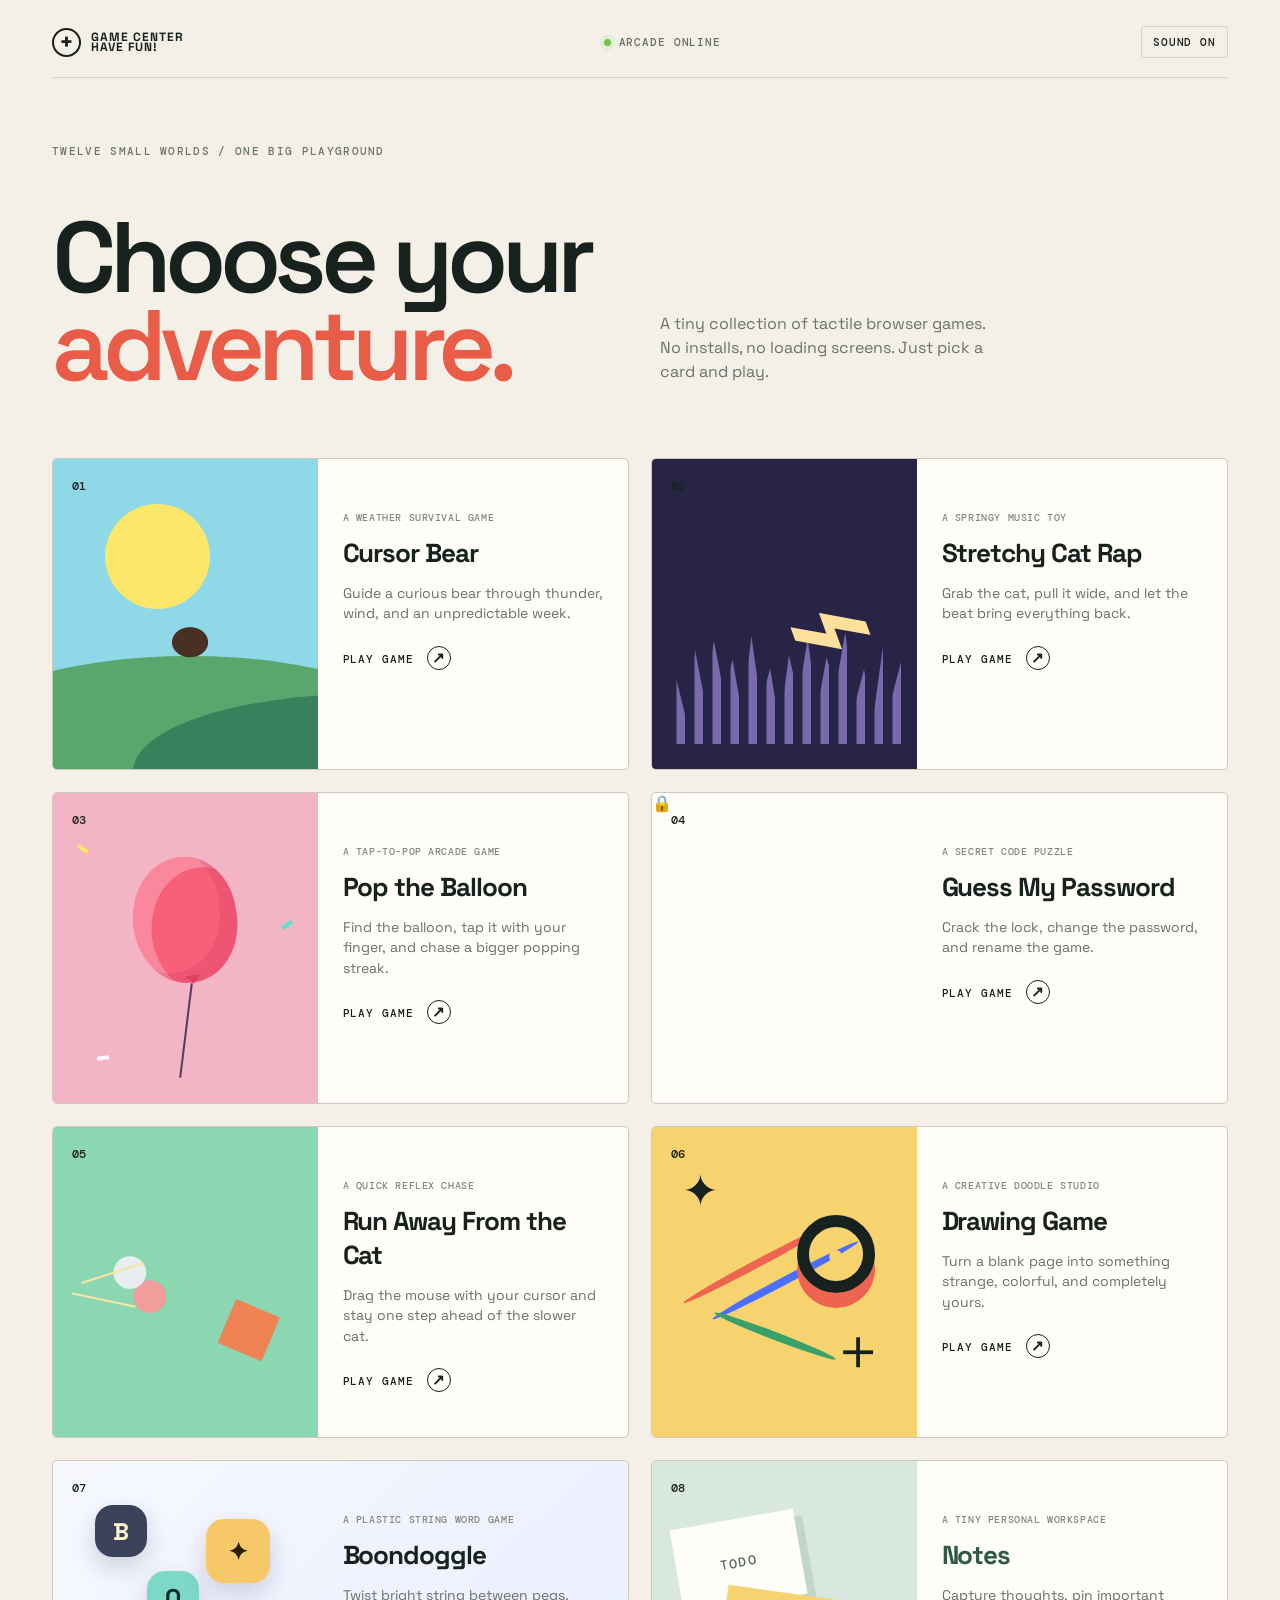
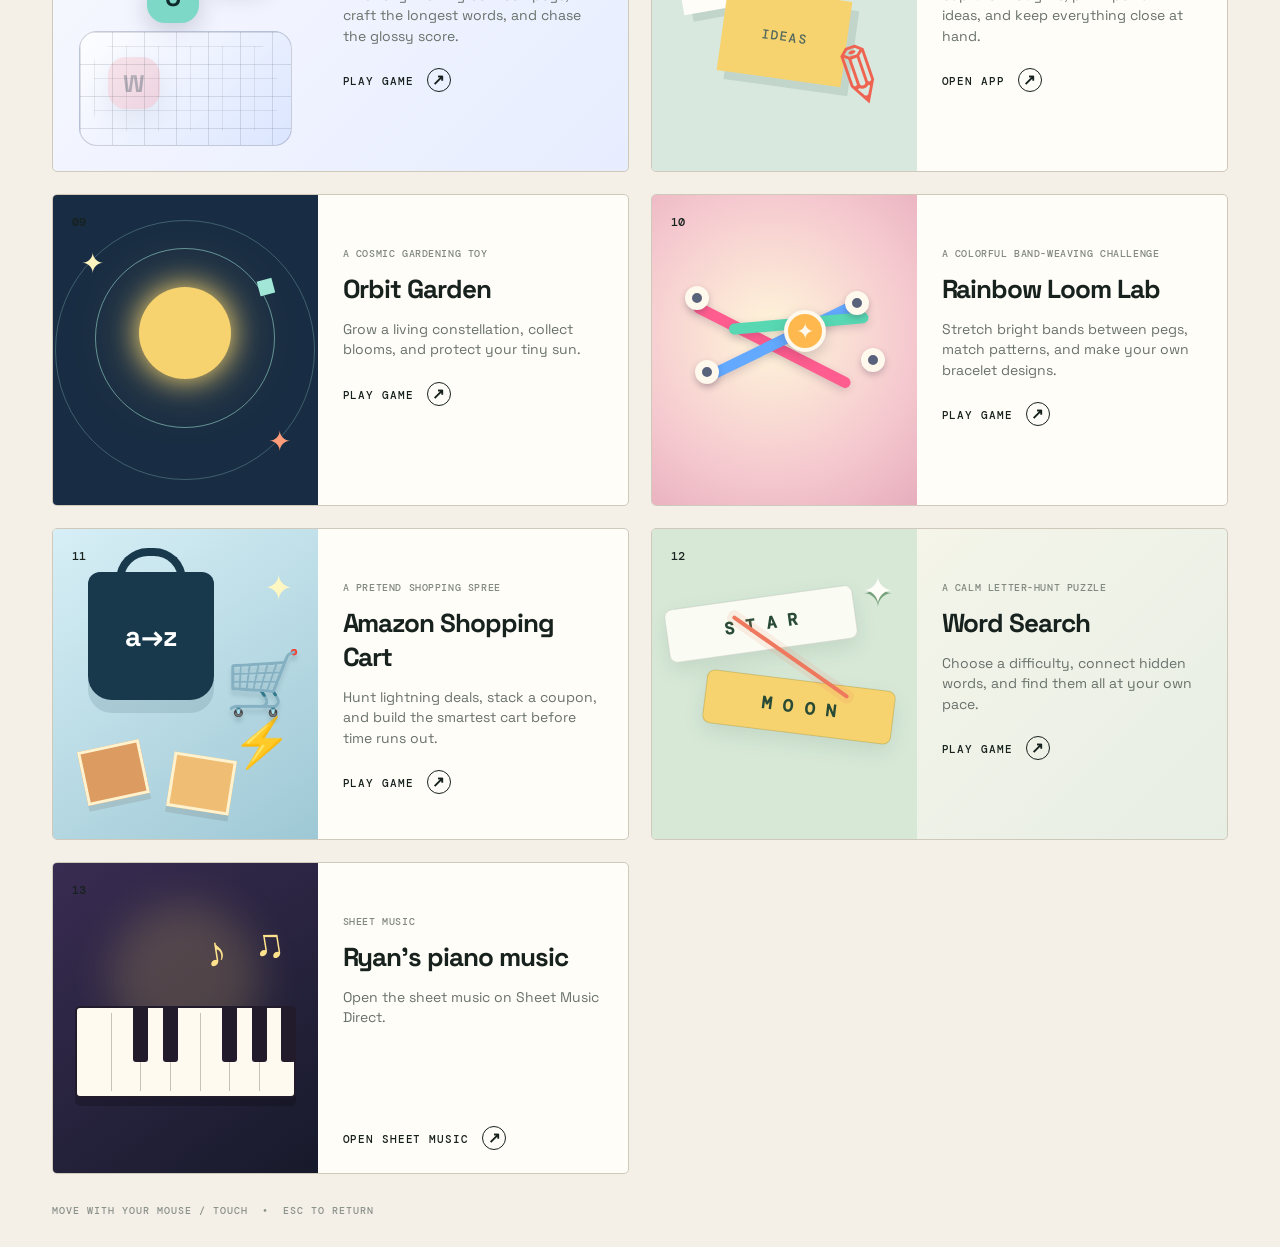
==== index.html @ 4a5b39ab "add piano music card" ====
<!doctype html>
<html lang="en">
<head>
  <meta charset="utf-8">
  <meta name="viewport" content="width=device-width, initial-scale=1">
  <meta name="google-site-verification" content="t-A-1OxikihT_Ix5k6d9lwrvMaI1qK9BnosCzGaKsL0">
  <title>Game Center Have Fun!  | Free Browser Games</title>
  <meta name="description" content="Play a collection of free browser games, from word search and drawing to arcade challenges. No installs required.">
  <meta property="og:type" content="website">
  <meta property="og:title" content="Game Center Have Fun!">
  <meta property="og:description" content="A collection of small browser games. Choose an adventure and play for free.">
  <link rel="preconnect" href="https://fonts.googleapis.com">
  <link rel="preconnect" href="https://fonts.gstatic.com" crossorigin>
  <link href="https://fonts.googleapis.com/css2?family=DM+Mono:wght@400;500&family=Space+Grotesk:wght@400;500;600;700&display=swap" rel="stylesheet">
  <link rel="stylesheet" href="styles.css?v=20261002-word-search">
</head>
<body>
  <main class="app-shell">
    <header class="topbar">
      <button class="brand" data-action="menu" aria-label="Back to game menu"><span class="brand-mark">+</span><span>GAME CENTER<br>HAVE FUN!</span></button>
      <div class="status"><span class="status-dot"></span><span id="statusText">ARCADE ONLINE</span></div>
      <button class="sound-button" data-action="sound" aria-label="Toggle sound">SOUND <span id="soundState">ON</span></button>
    </header>
    <section id="menuView" class="view menu-view hidden">
      <div class="menu-intro"><p class="eyebrow">TWELVE SMALL WORLDS / ONE BIG PLAYGROUND</p><h1>Choose your<br><em>adventure.</em></h1><p class="intro-copy">A tiny collection of tactile browser games. No installs, no loading screens. Just pick a card and play.</p></div>
      <div class="game-grid">
        <button class="game-card bear-card" data-game="bear"><span class="card-number">01</span><span class="card-art bear-art"><span class="sun"></span><span class="hill hill-one"></span><span class="hill hill-two"></span><span class="mini-bear">●</span></span><span class="card-info"><span class="card-kicker">A WEATHER SURVIVAL GAME</span><strong>Cursor Bear</strong><span>Guide a curious bear through thunder, wind, and an unpredictable week.</span><span class="card-cta">PLAY GAME <b>↗</b></span></span></button>
        <button class="game-card cat-card" data-game="cat"><span class="card-number">02</span><span class="card-art cat-art"><span class="equalizer"></span><span class="mini-cat">⌁</span></span><span class="card-info"><span class="card-kicker">A SPRINGY MUSIC TOY</span><strong>Stretchy Cat Rap</strong><span>Grab the cat, pull it wide, and let the beat bring everything back.</span><span class="card-cta">PLAY GAME <b>↗</b></span></span></button>
        <button class="game-card balloon-card" data-game="balloon"><span class="card-number">03</span><span class="card-art balloon-art"><span class="mini-balloon"></span><span class="balloon-string"></span><span class="confetti confetti-one"></span><span class="confetti confetti-two"></span><span class="confetti confetti-three"></span></span><span class="card-info"><span class="card-kicker">A TAP-TO-POP ARCADE GAME</span><strong>Pop the Balloon</strong><span>Find the balloon, tap it with your finger, and chase a bigger popping streak.</span><span class="card-cta">PLAY GAME <b>↗</b></span></span></button>
        <button class="game-card password-card" data-game="guess"><span class="card-number">04</span><span class="card-art password-art"><span class="lock-icon">🔒</span><span class="pass-line pass-one"></span><span class="pass-line pass-two"></span></span><span class="card-info"><span class="card-kicker">A SECRET CODE PUZZLE</span><strong>Guess My Password</strong><span>Crack the lock, change the password, and rename the game.</span><span class="card-cta">PLAY GAME <b>↗</b></span></span></button>
        <button class="game-card runaway-card" data-game="runaway"><span class="card-number">05</span><span class="card-art runaway-art"><span class="mini-mouse">●</span><span class="mini-chaser">◆</span><span class="mouse-trail trail-one"></span><span class="mouse-trail trail-two"></span></span><span class="card-info"><span class="card-kicker">A QUICK REFLEX CHASE</span><strong>Run Away From the Cat</strong><span>Drag the mouse with your cursor and stay one step ahead of the slower cat.</span><span class="card-cta">PLAY GAME <b>↗</b></span></span></button>
        <button class="game-card drawing-card" data-game="drawing"><span class="card-number">06</span><span class="card-art drawing-art"><span class="drawing-spark spark-one">✦</span><span class="drawing-spark spark-two">＋</span><span class="drawing-line line-one"></span><span class="drawing-line line-two"></span><span class="drawing-brush">●</span></span><span class="card-info"><span class="card-kicker">A CREATIVE DOODLE STUDIO</span><strong>Drawing Game</strong><span>Turn a blank page into something strange, colorful, and completely yours.</span><span class="card-cta">PLAY GAME <b>↗</b></span></span></button>
        <button class="game-card boondoggle-card" data-game="boondoggle"><span class="card-number">07</span><span class="card-art boondoggle-art"><span class="boon-glyph boon-a">B</span><span class="boon-glyph boon-b">O</span><span class="boon-glyph boon-c">✦</span><span class="boon-glyph boon-d">W</span><span class="boon-grid"></span></span><span class="card-info"><span class="card-kicker">A PLASTIC STRING WORD GAME</span><strong>Boondoggle</strong><span>Twist bright string between pegs, craft the longest words, and chase the glossy score.</span><span class="card-cta">PLAY GAME <b>↗</b></span></span></button>
        <button class="game-card notes-card" data-game="notes"><span class="card-number">08</span><span class="card-art notes-art"><span class="note-paper paper-one">TODO</span><span class="note-paper paper-two">IDEAS</span><span class="note-pencil">✎</span></span><span class="card-info"><span class="card-kicker">A TINY PERSONAL WORKSPACE</span><strong>Notes</strong><span>Capture thoughts, pin important ideas, and keep everything close at hand.</span><span class="card-cta">OPEN APP <b>↗</b></span></span></button>
        <button class="game-card orbit-card" data-game="orbit"><span class="card-number">09</span><span class="card-art orbit-art"><span class="orbit-sun"></span><span class="orbit-ring ring-one"></span><span class="orbit-ring ring-two"></span><span class="orbit-moon">◆</span><span class="orbit-star star-one">✦</span><span class="orbit-star star-two">✦</span></span><span class="card-info"><span class="card-kicker">A COSMIC GARDENING TOY</span><strong>Orbit Garden</strong><span>Grow a living constellation, collect blooms, and protect your tiny sun.</span><span class="card-cta">PLAY GAME <b>↗</b></span></span></button>
        <button class="game-card loom-card" data-game="loom"><span class="card-number">10</span><span class="card-art loom-art"><span class="loom-thread thread-one"></span><span class="loom-thread thread-two"></span><span class="loom-thread thread-three"></span><span class="loom-peg peg-a"></span><span class="loom-peg peg-b"></span><span class="loom-peg peg-c"></span><span class="loom-peg peg-d"></span><span class="loom-bead">✦</span></span><span class="card-info"><span class="card-kicker">A COLORFUL BAND-WEAVING CHALLENGE</span><strong>Rainbow Loom Lab</strong><span>Stretch bright bands between pegs, match patterns, and make your own bracelet designs.</span><span class="card-cta">PLAY GAME <b>↗</b></span></span></button>
        <button class="game-card amazon-card" data-game="amazon"><span class="card-number">11</span><span class="card-art amazon-art"><span class="amazon-bag">a→z</span><span class="amazon-spark spark-left">✦</span><span class="amazon-spark spark-right">⚡</span><span class="amazon-box box-one"></span><span class="amazon-box box-two"></span><span class="amazon-cart">🛒</span></span><span class="card-info"><span class="card-kicker">A PRETEND SHOPPING SPREE</span><strong>Amazon Shopping Cart</strong><span>Hunt lightning deals, stack a coupon, and build the smartest cart before time runs out.</span><span class="card-cta">PLAY GAME <b>↗</b></span></span></button>
        <button class="game-card wordsearch-card" data-game="wordsearch"><span class="card-number">12</span><span class="card-art wordsearch-art"><span class="wordsearch-letters letters-one">S T A R</span><span class="wordsearch-letters letters-two">M O O N</span><span class="wordsearch-string"></span><span class="wordsearch-mark">✦</span></span><span class="card-info"><span class="card-kicker">A CALM LETTER-HUNT PUZZLE</span><strong>Word Search</strong><span>Choose a difficulty, connect hidden words, and find them all at your own pace.</span><span class="card-cta">PLAY GAME <b>↗</b></span></span></button>
        <a class="game-card piano-card" href="https://www.sheetmusicdirect.com/se/ID_No/507284/Product.aspx?srsltid=AYCX9vJabnYSfv512--ifmcqlb2jAwF0oGG0wJr8dA0E_DD7b9T65IRt" target="_blank" rel="noopener noreferrer"><span class="card-number">13</span><span class="card-art piano-art" aria-hidden="true"><span class="piano-glow"></span><span class="piano-mini-keys"><i></i><i></i><i></i><i></i><i></i><i></i><i></i></span><span class="piano-notes">♪ ♫</span></span><span class="card-info"><span class="card-kicker">SHEET MUSIC</span><strong>Ryan's piano music</strong><span>Open the sheet music on Sheet Music Direct.</span><span class="card-cta">OPEN SHEET MUSIC <b>↗</b></span></span></a>
      </div>
      <p class="menu-foot">MOVE WITH YOUR MOUSE / TOUCH &nbsp;•&nbsp; ESC TO RETURN</p>
    </section>
    <section id="gameView" class="view game-view hidden">
      <div class="game-heading"><button class="back-button" data-action="menu">← MENU</button><div><p id="gameKicker" class="eyebrow">NOW PLAYING</p><h2 id="gameTitle">Game</h2></div><button id="resetButton" class="reset-button">RESET <span>R</span></button></div>
      <div class="canvas-wrap"><canvas id="gameCanvas" width="1000" height="700"></canvas><div id="gameHint" class="canvas-hint"></div></div>
    </section>
    <section id="notesView" class="view notes-view hidden" aria-labelledby="notesTitle">
      <div class="notes-appbar"><div><p class="eyebrow">PERSONAL WORKSPACE / LOCAL ONLY</p><h2 id="notesTitle">Notes</h2></div><div class="notes-actions"><button id="newNoteButton" class="notes-primary" type="button">＋ NEW NOTE</button><span id="saveStatus" class="save-status">ALL CHANGES SAVED</span></div></div>
      <div class="notes-layout">
        <aside class="notes-sidebar" aria-label="Notes list"><div class="notes-search"><label for="notesSearch">SEARCH NOTES</label><input id="notesSearch" type="search" placeholder="Search by title or text..." autocomplete="off"></div><div class="notes-filter-row"><span id="notesCount">0 NOTES</span><button id="pinnedFilter" type="button" aria-pressed="false">☆ PINNED</button></div><div id="notesList" class="notes-list"></div></aside>
        <article class="note-editor" aria-label="Note editor"><div class="editor-toolbar"><button id="pinNoteButton" type="button" aria-pressed="false">☆ PIN</button><label class="color-picker" for="noteColor">COLOR <input id="noteColor" type="color" value="#f6d36f"></label><button id="deleteNoteButton" class="delete-note" type="button">DELETE</button></div><input id="noteTitleInput" class="note-title-input" type="text" placeholder="Note title" maxlength="80"><textarea id="noteBodyInput" class="note-body-input" placeholder="Start writing..." spellcheck="true"></textarea><div class="editor-footer"><span id="noteMeta">NEW NOTE</span><button id="exportNoteButton" type="button">DOWNLOAD .TXT ↓</button></div></article>
      </div>
    </section>
  </main>
  <script src="app.js?v=20261004-sqlite-scores-3"></script>
</body>
</html>
---- styles.css ----
:root { --ink:#17211d; --paper:#f4f0e7; --line:#d9d3c7; --lime:#d8ef63; --coral:#ff715b; --blue:#8ed8e7; }
* { box-sizing:border-box; }
body { margin:0; min-width:320px; background:var(--paper); color:var(--ink); font-family:"Space Grotesk",sans-serif; }
button { font:inherit; color:inherit; cursor:pointer; }
.app-shell { max-width:1260px; min-height:100vh; margin:auto; padding:26px 42px 30px; }
.topbar { display:flex; align-items:center; justify-content:space-between; border-bottom:1px solid var(--line); padding-bottom:19px; }
.brand { display:flex; align-items:center; gap:10px; background:none; border:0; padding:0; font-size:12px; font-weight:700; line-height:.86; letter-spacing:.08em; text-align:left; }
.brand-mark { display:grid; place-items:center; width:29px; height:29px; border:2px solid var(--ink); border-radius:50%; font-size:24px; line-height:1; }
.status,.sound-button { font:500 11px "DM Mono",monospace; letter-spacing:.08em; }
.status { color:#667068; }.status-dot { display:inline-block; width:7px; height:7px; margin-right:8px; border-radius:50%; background:#79bf4e; box-shadow:0 0 0 4px #e1edd6; }
.sound-button { background:none; border:1px solid var(--line); padding:8px 11px; border-radius:3px; }
.sound-button:hover,.reset-button:hover,.back-button:hover { background:#fff; }
.view { padding-top:66px; }.menu-intro { display:grid; grid-template-columns:1fr 1fr; align-items:end; gap:40px; }.eyebrow { margin:0 0 16px; color:#6c756d; font:500 11px "DM Mono",monospace; letter-spacing:.12em; }.menu-intro h1 { grid-column:1; margin:0; font-size:clamp(54px,8vw,100px); line-height:.88; letter-spacing:-.065em; font-weight:600; }.menu-intro h1 em { color:#e85c48; font-style:normal; }.intro-copy { grid-column:2; max-width:340px; margin:0 0 6px; color:#69736c; font-size:16px; line-height:1.5; }
.auth-view { min-height:calc(100vh - 72px); display:grid; place-items:center; padding:30px 0 70px; }.auth-panel { width:min(100%, 520px); padding:48px 0; }.auth-panel h1 { margin:0; font-size:clamp(54px,8vw,92px); line-height:.88; letter-spacing:-.065em; font-weight:600; }.auth-panel h1 em { color:#e85c48; font-style:normal; }.auth-copy { margin:25px 0 38px; color:#69736c; font-size:16px; }.auth-form label { display:block; margin-bottom:9px; color:#6c756d; font:500 11px "DM Mono",monospace; letter-spacing:.12em; }.auth-input-row { display:flex; gap:10px; }.auth-input-row input { min-width:0; flex:1; border:1px solid #bdb6a9; border-radius:3px; background:#fffdf8; padding:14px 15px; color:var(--ink); font:500 18px "DM Mono",monospace; letter-spacing:.14em; outline:none; }.auth-input-row input:focus { border-color:var(--coral); box-shadow:0 0 0 3px rgba(255,113,91,.16); }.auth-input-row button { border:1px solid var(--ink); border-radius:3px; background:var(--ink); color:var(--paper); padding:0 20px; font:500 11px "DM Mono",monospace; letter-spacing:.08em; }.auth-input-row button:hover { background:var(--coral); border-color:var(--coral); }.auth-error { min-height:18px; margin:12px 0 0; color:#c44738; font:500 12px "DM Mono",monospace; }
.game-grid { display:grid; grid-template-columns:repeat(2,minmax(0,1fr)); gap:22px; margin-top:68px; }.game-card { position:relative; display:grid; grid-template-columns:46% 54%; min-height:310px; padding:0; overflow:hidden; border:1px solid #cfc9bc; border-radius:5px; background:#fffdf8; text-align:left; transition:transform .25s ease,box-shadow .25s ease; }.game-card:hover { transform:translateY(-6px); box-shadow:8px 10px 0 #d8d1c2; }.card-number { position:absolute; z-index:2; top:19px; left:19px; font:500 12px "DM Mono",monospace; }.card-art { position:relative; min-height:310px; overflow:hidden; }.bear-art { background:var(--blue); }.cat-art { background:#272446; }.sun { position:absolute; width:105px; height:105px; border-radius:50%; top:45px; left:52px; background:#fce76b; }.hill { position:absolute; bottom:-42px; width:175%; height:155px; border-radius:50% 50% 0 0; }.hill-one { left:-95px; background:#5aa76d; }.hill-two { left:80px; bottom:-80px; background:#39805c; }.mini-bear { position:absolute; left:116px; bottom:87px; color:#4a3024; font-size:70px; transform:scaleX(1.2); }.equalizer { position:absolute; inset:auto 15px 25px; height:120px; background:repeating-linear-gradient(90deg,transparent 0 9px,#7a69ac 10px 18px); clip-path:polygon(0 72%,4% 46%,8% 78%,12% 22%,16% 63%,20% 14%,24% 55%,28% 30%,32% 75%,36% 10%,40% 66%,44% 37%,48% 85%,52% 26%,56% 60%,60% 12%,64% 72%,68% 28%,72% 52%,76% 7%,80% 68%,84% 38%,88% 77%,92% 20%,96% 60%,100% 30%,100% 100%,0 100%); }.mini-cat { position:absolute; top:70px; left:50%; color:#ffe09b; font-size:150px; transform:rotate(-20deg); }
.card-info { display:flex; flex-direction:column; align-items:flex-start; padding:52px 25px 23px; }.card-kicker { color:#80887f; font:500 10px "DM Mono",monospace; letter-spacing:.06em; }.card-info strong { margin:12px 0 13px; font-size:26px; letter-spacing:-.04em; }.card-info > span:not(.card-kicker):not(.card-cta) { color:#68716a; font-size:14px; line-height:1.45; }.card-cta { margin-top:auto; padding-top:22px; font:500 11px "DM Mono",monospace; letter-spacing:.08em; }.card-cta b { display:inline-grid; place-items:center; width:24px; height:24px; margin-left:6px; border:1px solid currentColor; border-radius:50%; font-size:15px; }
.menu-foot { margin:30px 0 0; color:#8b918b; font:500 10px "DM Mono",monospace; letter-spacing:.1em; }.hidden { display:none !important; }.game-view { padding-top:30px; }.game-heading { display:flex; align-items:center; justify-content:space-between; margin-bottom:20px; }.game-heading h2 { margin:0; font-size:34px; letter-spacing:-.05em; }.game-heading .eyebrow { margin-bottom:5px; }.back-button,.reset-button { border:1px solid var(--line); background:transparent; border-radius:3px; padding:10px 13px; font:500 11px "DM Mono",monospace; letter-spacing:.07em; }.reset-button span { color:#8b918b; }.canvas-wrap { position:relative; width:100%; max-width:1000px; margin:auto; border:1px solid #cfc9bc; border-radius:4px; overflow:hidden; background:#171a2b; box-shadow:10px 12px 0 #ddd6c9; }.canvas-wrap canvas { display:block; width:100%; height:auto; }.canvas-hint { position:absolute; bottom:17px; left:50%; transform:translateX(-50%); padding:10px 14px; color:#fff; background:rgba(20,18,35,.78); border-radius:4px; font:500 11px "DM Mono",monospace; letter-spacing:.04em; pointer-events:none; opacity:1; transition:opacity .5s; }.canvas-hint.fade { opacity:0; }
@media (max-width:760px) { .app-shell { padding:18px 18px 24px; }.menu-intro { display:block; }.menu-intro h1 { font-size:62px; }.intro-copy { margin-top:24px; }.auth-panel { padding:25px 0 60px; }.auth-input-row { align-items:stretch; flex-direction:column; }.auth-input-row button { min-height:45px; }.game-grid { grid-template-columns:1fr; margin-top:45px; gap:17px; }.game-card { min-height:245px; grid-template-columns:40% 60%; }.card-art { min-height:245px; }.mini-bear { left:65px; bottom:67px; }.sun { left:30px; }.card-info { padding:38px 18px 18px; }.card-info strong { font-size:22px; }.game-heading h2 { font-size:25px; }.game-heading { gap:10px; }.back-button,.reset-button { padding:9px 8px; font-size:10px; }.status { display:none; } }

.balloon-art { background:#f3b4c5; }
.mini-balloon { position:absolute; top:64px; left:50%; width:104px; height:126px; border-radius:52% 48% 50% 50%; background:#f85f79; transform:translateX(-50%) rotate(-8deg); box-shadow:inset -16px -12px 0 rgba(188,48,92,.2),inset 17px 13px 0 rgba(255,255,255,.25); }
.mini-balloon::after { content:""; position:absolute; bottom:-9px; left:44px; border:8px solid transparent; border-top-color:#db4265; }
.balloon-string { position:absolute; top:190px; left:50%; width:2px; height:95px; background:#513d63; transform:rotate(7deg); }
.confetti { position:absolute; width:12px; height:4px; background:#fce76b; transform:rotate(35deg); }
.confetti-one { top:54px; left:24px; }.confetti-two { top:130px; right:25px; background:#5ce0d0; transform:rotate(-35deg); }.confetti-three { bottom:43px; left:44px; background:#fff7ff; transform:rotate(-8deg); }
.canvas-wrap canvas { touch-action:none; }
.runaway-art { background:#8bd7b2; }
.mini-mouse { position:absolute; top:92px; left:54px; color:#e8edf0; font-size:76px; text-shadow:20px 24px 0 #f39c9c; }
.mini-chaser { position:absolute; right:38px; bottom:58px; color:#ef8354; font-size:88px; transform:rotate(-22deg); }
.mouse-trail { position:absolute; width:65px; height:2px; background:#f8e7a2; transform:rotate(-18deg); }
.trail-one { top:145px; left:27px; }.trail-two { top:172px; left:18px; transform:rotate(12deg); }
.drawing-art { background:#f6d36f; }
.drawing-spark { position:absolute; color:#17211d; font-size:44px; }
.spark-one { top:36px; left:30px; }.spark-two { right:30px; bottom:48px; font-size:58px; }
.drawing-line { position:absolute; height:8px; border-radius:50%; transform:rotate(-28deg); }
.line-one { width:165px; top:133px; left:22px; background:#ef6351; box-shadow:18px 28px 0 #4c6fff; }
.line-two { width:130px; top:205px; left:58px; background:#38a169; transform:rotate(21deg); }
.drawing-brush { position:absolute; right:42px; top:88px; display:grid; place-items:center; width:78px; height:78px; border:12px solid #17211d; border-radius:50%; color:#f6d36f; font-size:30px; box-shadow:0 15px 0 #ef6351; }
.boondoggle-card { background:linear-gradient(135deg,#f8f9ff,#e7edff); }
.boon-glyph { position:absolute; display:grid; place-items:center; width:52px; height:52px; border-radius:18px; background:rgba(18,28,54,.82); color:#fff6d0; font:700 24px "Space Grotesk",sans-serif; box-shadow:0 10px 24px rgba(18,28,54,.18); }
.boon-a { top:44px; left:42px; }
.boon-b { top:110px; left:94px; background:#7dd8c8; color:#102b2b; }
.boon-c { right:48px; top:58px; width:64px; height:64px; background:#f6c868; color:#2e1d0d; }
.boon-d { bottom:62px; left:55px; background:#f0a6b2; color:#2d1420; }
.boon-grid { position:absolute; inset:170px 26px 25px; border-radius:18px; border:1px solid rgba(24,34,63,.2); background:linear-gradient(135deg, rgba(255,255,255,.8), rgba(190,210,255,.4)); }
.boon-grid::before, .boon-grid::after { content:""; position:absolute; inset:0; background-image:linear-gradient(rgba(18,28,54,.12) 1px, transparent 1px), linear-gradient(90deg, rgba(18,28,54,.12) 1px, transparent 1px); background-size:32px 32px; border-radius:18px; }
.boon-grid::after { inset:14px; opacity:.7; }
.notes-view { padding-top:36px; }
.notes-appbar { display:flex; align-items:flex-end; justify-content:space-between; gap:24px; margin-bottom:28px; }
.notes-appbar h2 { margin:0; font-size:clamp(42px,6vw,72px); line-height:.9; letter-spacing:-.07em; }
.notes-actions { display:flex; align-items:center; gap:18px; }
.notes-primary { border:1px solid var(--ink); border-radius:4px; background:var(--ink); color:var(--paper); padding:12px 15px; font:500 11px "DM Mono",monospace; letter-spacing:.06em; }
.notes-primary:hover { background:var(--coral); border-color:var(--coral); }
.save-status,.notes-filter-row,#notesCount,.note-meta { color:#7d877f; font:500 10px "DM Mono",monospace; letter-spacing:.06em; }
.notes-layout { display:grid; grid-template-columns:minmax(230px, 29%) 1fr; min-height:620px; border:1px solid #d5cfc3; border-radius:6px; overflow:hidden; background:#fffdf8; box-shadow:10px 12px 0 #ddd6c9; }
.notes-sidebar { border-right:1px solid #e3ddd2; background:#f5f1e8; }
.notes-search { padding:20px 18px 13px; }
.notes-search label { display:block; margin-bottom:8px; color:#778178; font:500 10px "DM Mono",monospace; letter-spacing:.08em; }
.notes-search input { width:100%; border:1px solid #d1c9bb; border-radius:4px; outline:0; background:#fffdf8; padding:11px 12px; color:var(--ink); font:14px "Space Grotesk",sans-serif; }
.notes-search input:focus,.note-title-input:focus,.note-body-input:focus { border-color:var(--coral); box-shadow:0 0 0 3px rgba(255,113,91,.13); }
.notes-filter-row { display:flex; align-items:center; justify-content:space-between; padding:8px 18px 13px; }
.notes-filter-row button,.editor-toolbar button,.editor-footer button { border:0; background:transparent; color:#6f7971; padding:4px 0; font:500 10px "DM Mono",monospace; letter-spacing:.05em; }
.notes-filter-row button:hover,.editor-toolbar button:hover,.editor-footer button:hover { color:var(--coral); }
.notes-list { display:flex; flex-direction:column; gap:2px; padding:0 8px 16px; }
.note-list-item { position:relative; display:block; width:100%; border:0; border-left:3px solid var(--note-accent); border-radius:3px; background:transparent; padding:13px 12px 12px; color:var(--ink); text-align:left; }
.note-list-item:hover,.note-list-item.selected { background:#fffdf8; }
.note-list-item.selected { box-shadow:inset 3px 0 0 var(--note-accent); }
.note-list-item strong { display:block; max-width:90%; overflow:hidden; font-size:14px; text-overflow:ellipsis; white-space:nowrap; }
.note-item-top { display:flex; justify-content:space-between; gap:10px; }
.note-list-item > span:not(.note-item-top) { display:block; overflow:hidden; margin-top:5px; color:#7b857d; font-size:12px; text-overflow:ellipsis; white-space:nowrap; }
.note-list-item small { display:block; margin-top:9px; color:#a0a69f; font:10px "DM Mono",monospace; }
.empty-notes { padding:16px 12px; color:#89928a; font-size:13px; }
.note-editor { display:flex; min-width:0; flex-direction:column; padding:19px 28px 22px; background:#fffdf8; }
.editor-toolbar { display:flex; align-items:center; gap:18px; min-height:27px; }
.editor-toolbar .delete-note { margin-left:auto; color:#bf5b4d; }
.color-picker { display:flex; align-items:center; gap:8px; color:#7d877f; font:500 10px "DM Mono",monospace; letter-spacing:.06em; }
.color-picker input { width:24px; height:24px; padding:0; border:0; background:transparent; cursor:pointer; }
.note-title-input { width:100%; border:1px solid transparent; border-radius:4px; outline:0; margin-top:33px; padding:8px 5px; color:var(--ink); background:transparent; font:600 clamp(30px,4vw,52px) "Space Grotesk",sans-serif; letter-spacing:-.06em; }
.note-body-input { flex:1; width:100%; min-height:340px; resize:none; border:1px solid transparent; border-radius:4px; outline:0; padding:10px 5px; color:#536057; background:transparent; font:17px/1.7 "Space Grotesk",sans-serif; }
.editor-footer { display:flex; justify-content:space-between; align-items:center; border-top:1px solid #ebe5da; padding-top:15px; }
.editor-footer span { color:#a0a69f; font:500 10px "DM Mono",monospace; letter-spacing:.06em; }
.notes-card .card-info strong { color:#2f5948; }.notes-art { background:#d8e8df; }.note-paper { position:absolute; display:grid; place-items:center; width:125px; height:86px; color:#52675d; background:#fffdf8; box-shadow:8px 8px 0 rgba(34,75,57,.12); font:500 13px "DM Mono",monospace; letter-spacing:.1em; transform:rotate(-10deg); }.paper-one { top:58px; left:24px; }.paper-two { top:132px; left:70px; transform:rotate(8deg); background:#f6d36f; }.note-pencil { position:absolute; right:28px; bottom:48px; color:#ef6351; font-size:74px; transform:rotate(26deg); }
@media (max-width:760px) { .notes-view { padding-top:26px; }.notes-appbar { align-items:flex-start; flex-direction:column; gap:18px; margin-bottom:20px; }.notes-actions { width:100%; justify-content:space-between; }.notes-layout { display:flex; min-height:calc(100vh - 190px); flex-direction:column; box-shadow:6px 8px 0 #ddd6c9; }.notes-sidebar { border-right:0; border-bottom:1px solid #e3ddd2; }.notes-list { display:grid; grid-template-columns:repeat(2,minmax(0,1fr)); max-height:240px; overflow:auto; }.note-editor { min-height:410px; padding:16px 18px 18px; }.note-title-input { margin-top:20px; font-size:34px; }.note-body-input { min-height:230px; font-size:16px; }.save-status { font-size:9px; }.notes-card .card-info strong { font-size:22px; } }
@media (max-width:430px) { .notes-list { grid-template-columns:1fr; max-height:205px; }.notes-search { padding:14px 14px 9px; }.notes-filter-row { padding:7px 14px 10px; }.notes-appbar h2 { font-size:52px; }.notes-primary { padding:11px 12px; }.editor-toolbar { gap:11px; }.color-picker { margin-left:auto; }.note-editor .delete-note { display:none; }.editor-footer button { font-size:9px; } }
.orbit-art { background:#182c43; }
.orbit-sun { position:absolute; top:92px; left:50%; width:92px; height:92px; border-radius:50%; background:#f6d36f; box-shadow:0 0 28px #f6d36f,0 0 65px rgba(246,211,111,.42); transform:translateX(-50%); }
.orbit-ring { position:absolute; left:50%; border:1px solid rgba(161,230,214,.55); border-radius:50%; transform:translateX(-50%); }
.ring-one { top:53px; width:180px; height:180px; }.ring-two { top:25px; width:260px; height:260px; border-color:rgba(161,230,214,.28); }
.orbit-moon { position:absolute; top:72px; left:calc(50% + 72px); color:#a1e6d6; font-size:28px; transform:rotate(30deg); }
.orbit-star { position:absolute; color:#fff4bd; font-size:28px; }.star-one { top:50px; left:28px; }.star-two { right:27px; bottom:46px; color:#ff9c7a; }
.loom-art { background:radial-gradient(circle at 45% 45%,#fff6da 0,#f5c9cf 62%,#e7aebd 100%); }
.loom-thread { position:absolute; height:11px; border-radius:99px; transform-origin:left center; box-shadow:0 3px 8px rgba(57,34,66,.18); }
.thread-one { top:105px; left:42px; width:175px; background:#ff5d8f; transform:rotate(27deg); }
.thread-two { top:179px; left:50px; width:177px; background:#62a9ff; transform:rotate(-26deg); }
.thread-three { top:129px; left:77px; width:140px; background:#57d8b2; transform:rotate(-5deg); }
.loom-peg { position:absolute; width:24px; height:24px; border:7px solid #fff8ec; border-radius:50%; background:#59627b; box-shadow:0 3px 6px rgba(57,34,66,.25); }
.peg-a { top:91px; left:33px; }.peg-b { top:165px; left:43px; }.peg-c { top:153px; right:32px; }.peg-d { top:96px; right:48px; }
.loom-bead { position:absolute; top:115px; left:50%; display:grid; place-items:center; width:42px; height:42px; border:4px solid #fff8ec; border-radius:50%; color:#fff8ec; background:#ffb84d; font-size:22px; box-shadow:0 5px 13px rgba(57,34,66,.2); }
.amazon-art { background:linear-gradient(145deg,#d7eff6,#9ec8d5); }
.amazon-bag { position:absolute; top:43px; left:35px; display:grid; place-items:center; width:126px; height:128px; border-radius:12px 12px 24px 24px; color:#fff; background:#18394b; font:700 28px "Space Grotesk",sans-serif; box-shadow:0 13px 0 rgba(28,67,82,.13); }
.amazon-bag::before { content:""; position:absolute; top:-24px; width:54px; height:43px; border:8px solid #18394b; border-bottom:0; border-radius:32px 32px 0 0; }
.amazon-spark { position:absolute; color:#fff7c2; font-size:35px; }.spark-left { top:37px; right:25px; }.spark-right { right:26px; bottom:66px; color:#ffbf49; font-size:48px; }
.amazon-box { position:absolute; z-index:1; width:63px; height:55px; border:3px solid #fff2cf; background:#dc9b61; box-shadow:0 6px 0 rgba(73,54,40,.13); }.box-one { left:29px; bottom:39px; transform:rotate(-12deg); }.box-two { left:117px; bottom:28px; background:#efbd74; transform:rotate(9deg); }.amazon-cart { position:absolute; right:16px; top:114px; z-index:2; font-size:62px; filter:drop-shadow(0 5px 2px rgba(31,55,67,.16)); }
.wordsearch-card { background:linear-gradient(135deg,#fbf8ec,#e7eee4); }.wordsearch-art { background:#d7e8d7; }
.piano-card { color:inherit; text-decoration:none; }.piano-art { background:linear-gradient(145deg,#392c52,#171a2b); }.piano-glow { position:absolute; top:40px; left:50%; width:150px; height:150px; border-radius:50%; background:rgba(255,215,112,.18); filter:blur(20px); transform:translateX(-50%); }.piano-mini-keys { position:absolute; right:22px; bottom:75px; left:22px; display:flex; height:92px; padding:5px; border:2px solid #211b2b; border-radius:5px; background:#fffaf0; box-shadow:0 8px 0 rgba(0,0,0,.2); }.piano-mini-keys i { position:relative; flex:1; border-right:1px solid #c9c1b6; }.piano-mini-keys i:last-child { border-right:0; }.piano-mini-keys i:nth-child(2)::before,.piano-mini-keys i:nth-child(3)::before,.piano-mini-keys i:nth-child(5)::before,.piano-mini-keys i:nth-child(6)::before,.piano-mini-keys i:nth-child(7)::before { position:absolute; z-index:1; top:-5px; right:-8px; width:15px; height:54px; border-radius:0 0 3px 3px; background:#211b2b; content:""; }.piano-notes { position:absolute; top:57px; right:25px; color:#ffe28c; font-size:42px; letter-spacing:8px; transform:rotate(-9deg); }
.wordsearch-letters { position:absolute; display:flex; align-items:center; justify-content:center; gap:7px; width:190px; height:54px; border:1px solid rgba(48,83,58,.18); border-radius:8px; color:#294b36; background:rgba(255,253,248,.88); box-shadow:0 8px 20px rgba(34,75,57,.1); font:600 17px "DM Mono",monospace; letter-spacing:.04em; }
.letters-one { top:68px; left:14px; transform:rotate(-8deg); }.letters-two { top:151px; left:52px; transform:rotate(7deg); background:#f6d36f; }
.wordsearch-string { position:absolute; top:126px; left:68px; width:141px; height:4px; border-radius:9px; background:#ef795e; transform:rotate(35deg); box-shadow:0 0 0 5px rgba(239,121,94,.12); }
.wordsearch-mark { position:absolute; top:38px; right:23px; color:#fffdf8; font-size:38px; text-shadow:0 3px 0 #75a17c; }
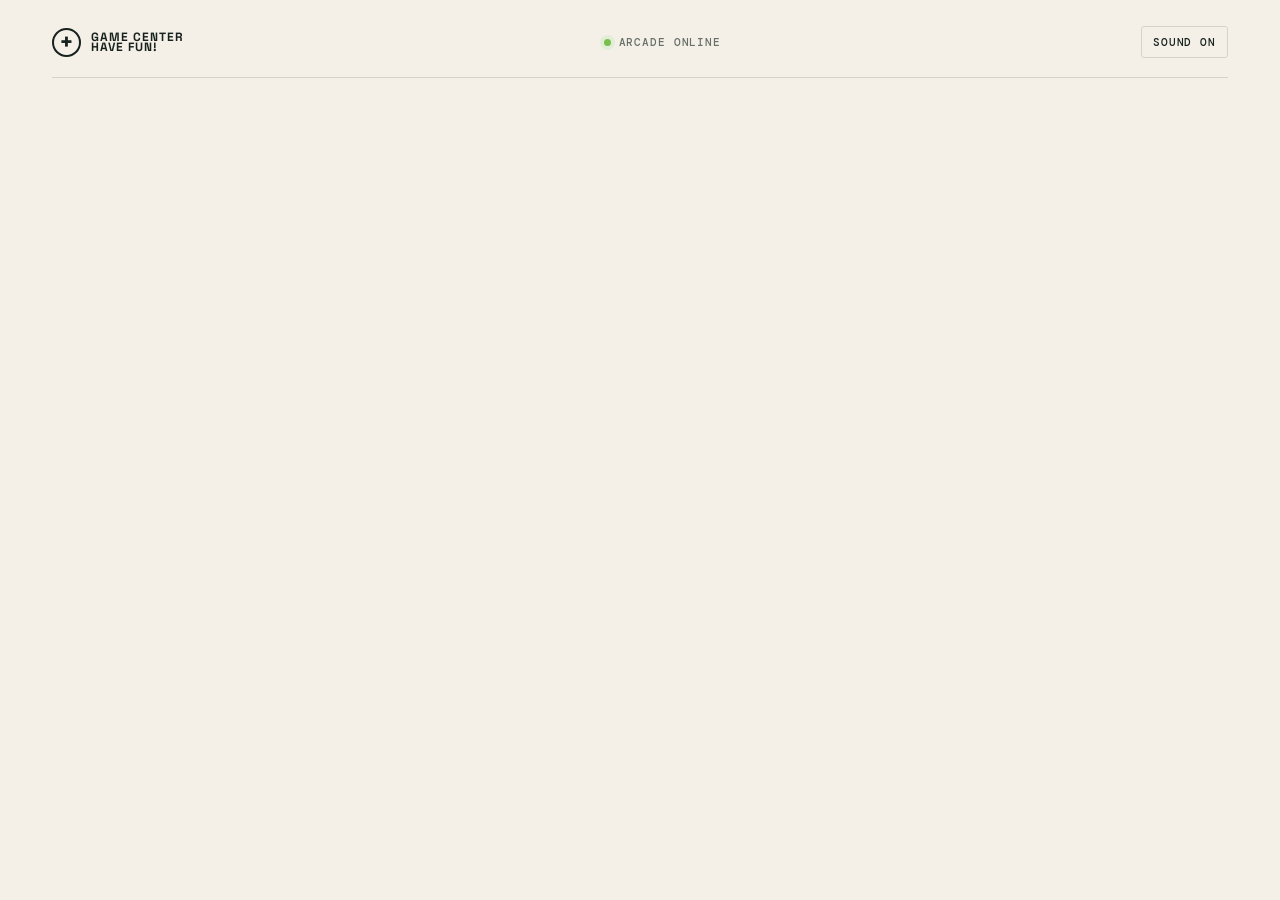
==== commit 4ff28af8: "save changes" ====
--- a/index.html
+++ b/index.html
@@ -36,7 +36,8 @@
         <button class="game-card loom-card" data-game="loom"><span class="card-number">10</span><span class="card-art loom-art"><span class="loom-thread thread-one"></span><span class="loom-thread thread-two"></span><span class="loom-thread thread-three"></span><span class="loom-peg peg-a"></span><span class="loom-peg peg-b"></span><span class="loom-peg peg-c"></span><span class="loom-peg peg-d"></span><span class="loom-bead">✦</span></span><span class="card-info"><span class="card-kicker">A COLORFUL BAND-WEAVING CHALLENGE</span><strong>Rainbow Loom Lab</strong><span>Stretch bright bands between pegs, match patterns, and make your own bracelet designs.</span><span class="card-cta">PLAY GAME <b>↗</b></span></span></button>
         <button class="game-card amazon-card" data-game="amazon"><span class="card-number">11</span><span class="card-art amazon-art"><span class="amazon-bag">a→z</span><span class="amazon-spark spark-left">✦</span><span class="amazon-spark spark-right">⚡</span><span class="amazon-box box-one"></span><span class="amazon-box box-two"></span><span class="amazon-cart">🛒</span></span><span class="card-info"><span class="card-kicker">A PRETEND SHOPPING SPREE</span><strong>Amazon Shopping Cart</strong><span>Hunt lightning deals, stack a coupon, and build the smartest cart before time runs out.</span><span class="card-cta">PLAY GAME <b>↗</b></span></span></button>
         <button class="game-card wordsearch-card" data-game="wordsearch"><span class="card-number">12</span><span class="card-art wordsearch-art"><span class="wordsearch-letters letters-one">S T A R</span><span class="wordsearch-letters letters-two">M O O N</span><span class="wordsearch-string"></span><span class="wordsearch-mark">✦</span></span><span class="card-info"><span class="card-kicker">A CALM LETTER-HUNT PUZZLE</span><strong>Word Search</strong><span>Choose a difficulty, connect hidden words, and find them all at your own pace.</span><span class="card-cta">PLAY GAME <b>↗</b></span></span></button>
-        <a class="game-card piano-card" href="https://www.sheetmusicdirect.com/se/ID_No/507284/Product.aspx?srsltid=AYCX9vJabnYSfv512--ifmcqlb2jAwF0oGG0wJr8dA0E_DD7b9T65IRt" target="_blank" rel="noopener noreferrer"><span class="card-number">13</span><span class="card-art piano-art" aria-hidden="true"><span class="piano-glow"></span><span class="piano-mini-keys"><i></i><i></i><i></i><i></i><i></i><i></i><i></i></span><span class="piano-notes">♪ ♫</span></span><span class="card-info"><span class="card-kicker">SHEET MUSIC</span><strong>Ryan's piano music</strong><span>Open the sheet music on Sheet Music Direct.</span><span class="card-cta">OPEN SHEET MUSIC <b>↗</b></span></span></a>
+        <button class="game-card playground-card" data-game="playground"><span class="card-number">13</span><span class="card-art playground-art" aria-hidden="true"><span class="playground-sun"></span><span class="playground-cloud cloud-one"></span><span class="playground-cloud cloud-two"></span><span class="playground-slide"></span><span class="playground-swing"></span><span class="playground-frame"></span><span class="playground-climber"></span><span class="playground-sandbox"></span></span><span class="card-info"><span class="card-kicker">A SUNNY RECESS BREAK</span><strong>Playground</strong><span>Swings, a slide, a climbing frame, and a bright little corner built for a perfect after-school play break.</span><span class="card-cta">PLAY GAME <b>↗</b></span></span></button>
+        <a class="game-card piano-card" href="https://www.sheetmusicdirect.com/se/ID_No/507284/Product.aspx?srsltid=AYCX9vJabnYSfv512--ifmcqlb2jAwF0oGG0wJr8dA0E_DD7b9T65IRt" target="_blank" rel="noopener noreferrer"><span class="card-number">14</span><span class="card-art piano-art" aria-hidden="true"><span class="piano-glow"></span><span class="piano-mini-keys"><i></i><i></i><i></i><i></i><i></i><i></i><i></i></span><span class="piano-notes">♪ ♫</span></span><span class="card-info"><span class="card-kicker">SHEET MUSIC</span><strong>Ryan's piano music</strong><span>Open the sheet music on Sheet Music Direct.</span><span class="card-cta">OPEN SHEET MUSIC <b>↗</b></span></span></a>
       </div>
       <p class="menu-foot">MOVE WITH YOUR MOUSE / TOUCH &nbsp;•&nbsp; ESC TO RETURN</p>
     </section>
--- a/styles.css
+++ b/styles.css
@@ -14,7 +14,7 @@
 .auth-view { min-height:calc(100vh - 72px); display:grid; place-items:center; padding:30px 0 70px; }.auth-panel { width:min(100%, 520px); padding:48px 0; }.auth-panel h1 { margin:0; font-size:clamp(54px,8vw,92px); line-height:.88; letter-spacing:-.065em; font-weight:600; }.auth-panel h1 em { color:#e85c48; font-style:normal; }.auth-copy { margin:25px 0 38px; color:#69736c; font-size:16px; }.auth-form label { display:block; margin-bottom:9px; color:#6c756d; font:500 11px "DM Mono",monospace; letter-spacing:.12em; }.auth-input-row { display:flex; gap:10px; }.auth-input-row input { min-width:0; flex:1; border:1px solid #bdb6a9; border-radius:3px; background:#fffdf8; padding:14px 15px; color:var(--ink); font:500 18px "DM Mono",monospace; letter-spacing:.14em; outline:none; }.auth-input-row input:focus { border-color:var(--coral); box-shadow:0 0 0 3px rgba(255,113,91,.16); }.auth-input-row button { border:1px solid var(--ink); border-radius:3px; background:var(--ink); color:var(--paper); padding:0 20px; font:500 11px "DM Mono",monospace; letter-spacing:.08em; }.auth-input-row button:hover { background:var(--coral); border-color:var(--coral); }.auth-error { min-height:18px; margin:12px 0 0; color:#c44738; font:500 12px "DM Mono",monospace; }
 .game-grid { display:grid; grid-template-columns:repeat(2,minmax(0,1fr)); gap:22px; margin-top:68px; }.game-card { position:relative; display:grid; grid-template-columns:46% 54%; min-height:310px; padding:0; overflow:hidden; border:1px solid #cfc9bc; border-radius:5px; background:#fffdf8; text-align:left; transition:transform .25s ease,box-shadow .25s ease; }.game-card:hover { transform:translateY(-6px); box-shadow:8px 10px 0 #d8d1c2; }.card-number { position:absolute; z-index:2; top:19px; left:19px; font:500 12px "DM Mono",monospace; }.card-art { position:relative; min-height:310px; overflow:hidden; }.bear-art { background:var(--blue); }.cat-art { background:#272446; }.sun { position:absolute; width:105px; height:105px; border-radius:50%; top:45px; left:52px; background:#fce76b; }.hill { position:absolute; bottom:-42px; width:175%; height:155px; border-radius:50% 50% 0 0; }.hill-one { left:-95px; background:#5aa76d; }.hill-two { left:80px; bottom:-80px; background:#39805c; }.mini-bear { position:absolute; left:116px; bottom:87px; color:#4a3024; font-size:70px; transform:scaleX(1.2); }.equalizer { position:absolute; inset:auto 15px 25px; height:120px; background:repeating-linear-gradient(90deg,transparent 0 9px,#7a69ac 10px 18px); clip-path:polygon(0 72%,4% 46%,8% 78%,12% 22%,16% 63%,20% 14%,24% 55%,28% 30%,32% 75%,36% 10%,40% 66%,44% 37%,48% 85%,52% 26%,56% 60%,60% 12%,64% 72%,68% 28%,72% 52%,76% 7%,80% 68%,84% 38%,88% 77%,92% 20%,96% 60%,100% 30%,100% 100%,0 100%); }.mini-cat { position:absolute; top:70px; left:50%; color:#ffe09b; font-size:150px; transform:rotate(-20deg); }
 .card-info { display:flex; flex-direction:column; align-items:flex-start; padding:52px 25px 23px; }.card-kicker { color:#80887f; font:500 10px "DM Mono",monospace; letter-spacing:.06em; }.card-info strong { margin:12px 0 13px; font-size:26px; letter-spacing:-.04em; }.card-info > span:not(.card-kicker):not(.card-cta) { color:#68716a; font-size:14px; line-height:1.45; }.card-cta { margin-top:auto; padding-top:22px; font:500 11px "DM Mono",monospace; letter-spacing:.08em; }.card-cta b { display:inline-grid; place-items:center; width:24px; height:24px; margin-left:6px; border:1px solid currentColor; border-radius:50%; font-size:15px; }
-.menu-foot { margin:30px 0 0; color:#8b918b; font:500 10px "DM Mono",monospace; letter-spacing:.1em; }.hidden { display:none !important; }.game-view { padding-top:30px; }.game-heading { display:flex; align-items:center; justify-content:space-between; margin-bottom:20px; }.game-heading h2 { margin:0; font-size:34px; letter-spacing:-.05em; }.game-heading .eyebrow { margin-bottom:5px; }.back-button,.reset-button { border:1px solid var(--line); background:transparent; border-radius:3px; padding:10px 13px; font:500 11px "DM Mono",monospace; letter-spacing:.07em; }.reset-button span { color:#8b918b; }.canvas-wrap { position:relative; width:100%; max-width:1000px; margin:auto; border:1px solid #cfc9bc; border-radius:4px; overflow:hidden; background:#171a2b; box-shadow:10px 12px 0 #ddd6c9; }.canvas-wrap canvas { display:block; width:100%; height:auto; }.canvas-hint { position:absolute; bottom:17px; left:50%; transform:translateX(-50%); padding:10px 14px; color:#fff; background:rgba(20,18,35,.78); border-radius:4px; font:500 11px "DM Mono",monospace; letter-spacing:.04em; pointer-events:none; opacity:1; transition:opacity .5s; }.canvas-hint.fade { opacity:0; }
+.menu-foot { margin:30px 0 0; color:#8b918b; font:500 10px "DM Mono",monospace; letter-spacing:.1em; }.playground-card { background:linear-gradient(135deg,#fffef9,#eef7ff); }.playground-card .card-info strong { color:#203d58; }.playground-art { background:linear-gradient(180deg,#bfeaf9 0%,#d7f0ff 38%,#f9ebbb 38%,#f9ebbb 100%); }.playground-sun { position:absolute; right:30px; top:34px; width:82px; height:82px; border-radius:50%; background:#f9d763; box-shadow:0 0 0 10px rgba(249,215,99,.18); }.playground-cloud { position:absolute; width:90px; height:26px; border-radius:30px; background:rgba(255,255,255,.75); box-shadow:18px 10px 0 rgba(255,255,255,.7), 38px 0 0 rgba(255,255,255,.75); }.cloud-one { top:64px; left:34px; }.cloud-two { top:98px; left:110px; transform:scale(.82); }.playground-slide { position:absolute; left:38px; bottom:42px; width:90px; height:110px; border:8px solid #d1545f; border-left-width:10px; border-bottom:none; border-radius:16px 16px 0 0; background:linear-gradient(180deg,#ff8a72,#ff6d5e); box-shadow:inset 0 0 0 5px rgba(255,255,255,.2); }.playground-slide::before { content:""; position:absolute; right:-8px; bottom:0; width:26px; height:110px; background:linear-gradient(180deg,#fcd570,#e4ab57); border-radius:0 0 12px 12px; transform:skewY(18deg); }.playground-slide::after { content:""; position:absolute; left:12px; top:18px; width:52px; height:10px; border-radius:8px; background:rgba(255,255,255,.3); }.playground-swing { position:absolute; right:76px; bottom:98px; width:116px; height:96px; }.playground-swing::before { content:""; position:absolute; left:10px; right:10px; top:12px; height:8px; border-radius:8px; background:#8b5c3f; box-shadow:0 0 0 6px rgba(115,82,65,.3); }.playground-swing::after { content:""; position:absolute; inset:0; background:linear-gradient(90deg,transparent 0 28%, #8b5c3f 28% 31%, transparent 31% 67%, #8b5c3f 67% 70%, transparent 70% 100%); border-radius:10px; }.playground-frame { position:absolute; left:146px; bottom:38px; width:138px; height:120px; border:8px solid #9d6f46; border-bottom:none; border-radius:16px 16px 0 0; background:rgba(255,255,255,.15); }.playground-frame::before, .playground-frame::after { content:""; position:absolute; width:8px; height:110px; background:#9d6f46; border-radius:6px; }.playground-frame::before { left:26px; top:10px; box-shadow:28px 0 0 #9d6f46, 56px 0 0 #9d6f46, 84px 0 0 #9d6f46; }.playground-frame::after { left:50%; top:20px; width:8px; height:78px; transform:translateX(-50%); box-shadow:0 0 0 8px rgba(255,255,255,.1); }.playground-climber { position:absolute; left:210px; bottom:52px; width:78px; height:92px; border-radius:18px; background:linear-gradient(180deg,#7cc8d8,#4d9cb5); box-shadow:inset 0 0 0 5px rgba(255,255,255,.18); }.playground-climber::before, .playground-climber::after { content:""; position:absolute; top:-30px; left:18px; width:8px; height:110px; background:#4d9cb5; border-radius:6px; box-shadow:26px 0 0 #4d9cb5, 52px 0 0 #4d9cb5; }.playground-climber::after { left:32px; top:-18px; width:8px; height:96px; box-shadow:32px 0 0 #4d9cb5; }.playground-sandbox { position:absolute; right:28px; bottom:32px; width:88px; height:46px; border-radius:12px 12px 8px 8px; background:#f5c35d; box-shadow:inset 0 0 0 5px rgba(143,89,26,.16), 0 -22px 0 rgba(242,182,70,.5); }.playground-sandbox::before { content:""; position:absolute; inset:0 0 auto; height:12px; border-radius:12px; background:rgba(255,255,255,.15); }.playground-sandbox::after { content:""; position:absolute; left:14px; right:14px; top:12px; bottom:8px; border-radius:8px; background:linear-gradient(90deg,#e47f4d 0 14%, #e7d99a 14% 28%, #74bf95 28% 42%, #efb66d 42% 56%, #92d0ff 56% 70%, #f1969d 70% 84%, #d2c4f8 84% 100%); }.hidden { display:none !important; }.game-view { padding-top:30px; }.game-heading { display:flex; align-items:center; justify-content:space-between; margin-bottom:20px; }.game-heading h2 { margin:0; font-size:34px; letter-spacing:-.05em; }.game-heading .eyebrow { margin-bottom:5px; }.back-button,.reset-button { border:1px solid var(--line); background:transparent; border-radius:3px; padding:10px 13px; font:500 11px "DM Mono",monospace; letter-spacing:.07em; }.reset-button span { color:#8b918b; }.canvas-wrap { position:relative; width:100%; max-width:1000px; margin:auto; border:1px solid #cfc9bc; border-radius:4px; overflow:hidden; background:#171a2b; box-shadow:10px 12px 0 #ddd6c9; }.canvas-wrap canvas { display:block; width:100%; height:auto; }.canvas-hint { position:absolute; bottom:17px; left:50%; transform:translateX(-50%); padding:10px 14px; color:#fff; background:rgba(20,18,35,.78); border-radius:4px; font:500 11px "DM Mono",monospace; letter-spacing:.04em; pointer-events:none; opacity:1; transition:opacity .5s; }.canvas-hint.fade { opacity:0; }
 @media (max-width:760px) { .app-shell { padding:18px 18px 24px; }.menu-intro { display:block; }.menu-intro h1 { font-size:62px; }.intro-copy { margin-top:24px; }.auth-panel { padding:25px 0 60px; }.auth-input-row { align-items:stretch; flex-direction:column; }.auth-input-row button { min-height:45px; }.game-grid { grid-template-columns:1fr; margin-top:45px; gap:17px; }.game-card { min-height:245px; grid-template-columns:40% 60%; }.card-art { min-height:245px; }.mini-bear { left:65px; bottom:67px; }.sun { left:30px; }.card-info { padding:38px 18px 18px; }.card-info strong { font-size:22px; }.game-heading h2 { font-size:25px; }.game-heading { gap:10px; }.back-button,.reset-button { padding:9px 8px; font-size:10px; }.status { display:none; } }
 
 .balloon-art { background:#f3b4c5; }
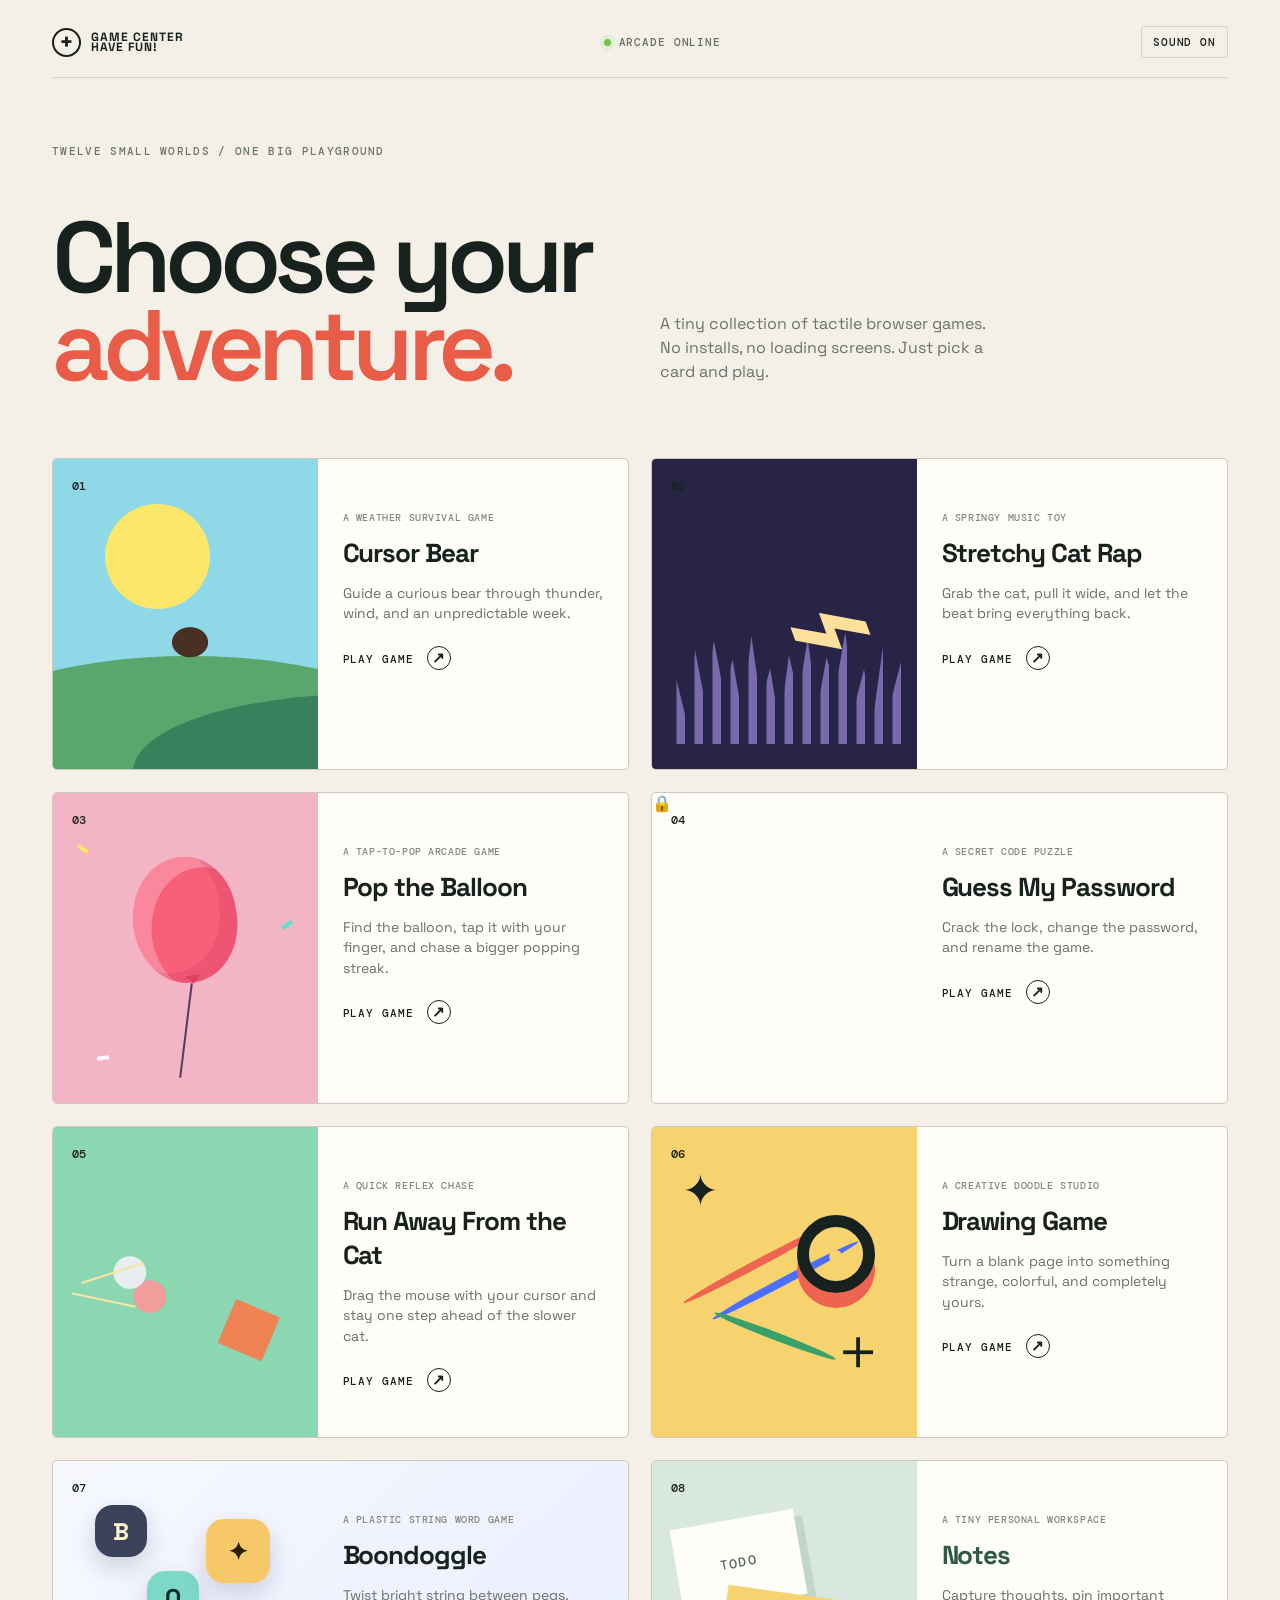
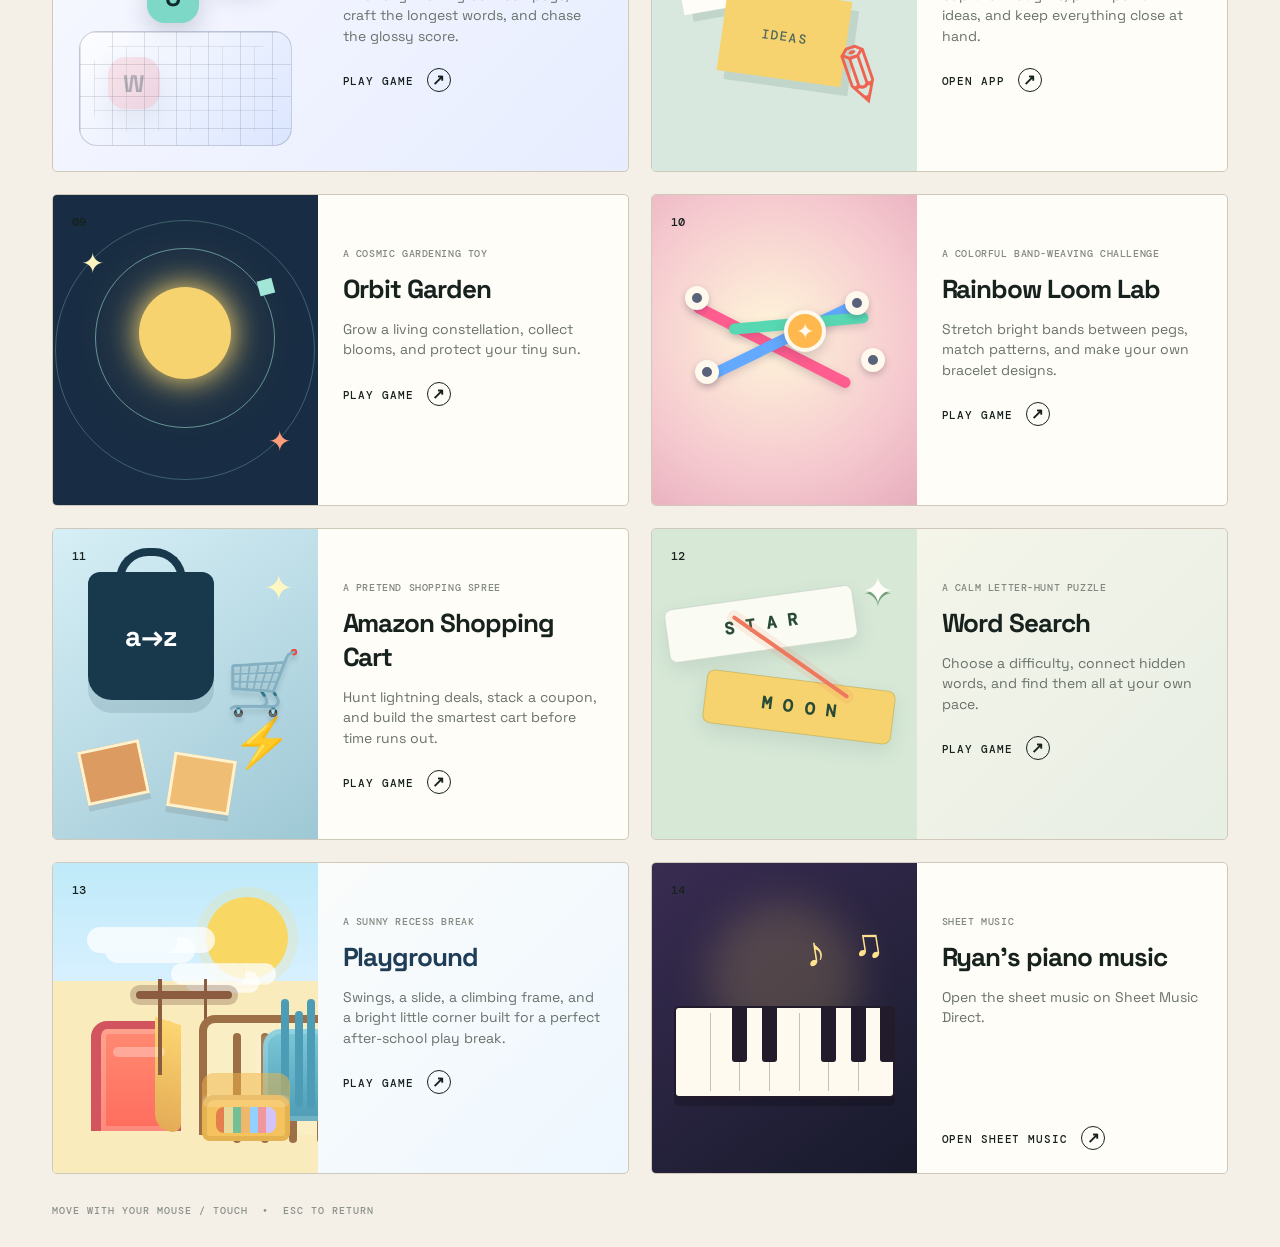
==== commit 339669b9: "save changes" ====
--- a/index.html
+++ b/index.html
@@ -21,7 +21,7 @@
       <div class="status"><span class="status-dot"></span><span id="statusText">ARCADE ONLINE</span></div>
       <button class="sound-button" data-action="sound" aria-label="Toggle sound">SOUND <span id="soundState">ON</span></button>
     </header>
-    <section id="menuView" class="view menu-view hidden">
+    <section id="menuView" class="view menu-view">
       <div class="menu-intro"><p class="eyebrow">TWELVE SMALL WORLDS / ONE BIG PLAYGROUND</p><h1>Choose your<br><em>adventure.</em></h1><p class="intro-copy">A tiny collection of tactile browser games. No installs, no loading screens. Just pick a card and play.</p></div>
       <div class="game-grid">
         <button class="game-card bear-card" data-game="bear"><span class="card-number">01</span><span class="card-art bear-art"><span class="sun"></span><span class="hill hill-one"></span><span class="hill hill-two"></span><span class="mini-bear">●</span></span><span class="card-info"><span class="card-kicker">A WEATHER SURVIVAL GAME</span><strong>Cursor Bear</strong><span>Guide a curious bear through thunder, wind, and an unpredictable week.</span><span class="card-cta">PLAY GAME <b>↗</b></span></span></button>
--- a/styles.css
+++ b/styles.css
@@ -12,10 +12,10 @@
 .sound-button:hover,.reset-button:hover,.back-button:hover { background:#fff; }
 .view { padding-top:66px; }.menu-intro { display:grid; grid-template-columns:1fr 1fr; align-items:end; gap:40px; }.eyebrow { margin:0 0 16px; color:#6c756d; font:500 11px "DM Mono",monospace; letter-spacing:.12em; }.menu-intro h1 { grid-column:1; margin:0; font-size:clamp(54px,8vw,100px); line-height:.88; letter-spacing:-.065em; font-weight:600; }.menu-intro h1 em { color:#e85c48; font-style:normal; }.intro-copy { grid-column:2; max-width:340px; margin:0 0 6px; color:#69736c; font-size:16px; line-height:1.5; }
 .auth-view { min-height:calc(100vh - 72px); display:grid; place-items:center; padding:30px 0 70px; }.auth-panel { width:min(100%, 520px); padding:48px 0; }.auth-panel h1 { margin:0; font-size:clamp(54px,8vw,92px); line-height:.88; letter-spacing:-.065em; font-weight:600; }.auth-panel h1 em { color:#e85c48; font-style:normal; }.auth-copy { margin:25px 0 38px; color:#69736c; font-size:16px; }.auth-form label { display:block; margin-bottom:9px; color:#6c756d; font:500 11px "DM Mono",monospace; letter-spacing:.12em; }.auth-input-row { display:flex; gap:10px; }.auth-input-row input { min-width:0; flex:1; border:1px solid #bdb6a9; border-radius:3px; background:#fffdf8; padding:14px 15px; color:var(--ink); font:500 18px "DM Mono",monospace; letter-spacing:.14em; outline:none; }.auth-input-row input:focus { border-color:var(--coral); box-shadow:0 0 0 3px rgba(255,113,91,.16); }.auth-input-row button { border:1px solid var(--ink); border-radius:3px; background:var(--ink); color:var(--paper); padding:0 20px; font:500 11px "DM Mono",monospace; letter-spacing:.08em; }.auth-input-row button:hover { background:var(--coral); border-color:var(--coral); }.auth-error { min-height:18px; margin:12px 0 0; color:#c44738; font:500 12px "DM Mono",monospace; }
-.game-grid { display:grid; grid-template-columns:repeat(2,minmax(0,1fr)); gap:22px; margin-top:68px; }.game-card { position:relative; display:grid; grid-template-columns:46% 54%; min-height:310px; padding:0; overflow:hidden; border:1px solid #cfc9bc; border-radius:5px; background:#fffdf8; text-align:left; transition:transform .25s ease,box-shadow .25s ease; }.game-card:hover { transform:translateY(-6px); box-shadow:8px 10px 0 #d8d1c2; }.card-number { position:absolute; z-index:2; top:19px; left:19px; font:500 12px "DM Mono",monospace; }.card-art { position:relative; min-height:310px; overflow:hidden; }.bear-art { background:var(--blue); }.cat-art { background:#272446; }.sun { position:absolute; width:105px; height:105px; border-radius:50%; top:45px; left:52px; background:#fce76b; }.hill { position:absolute; bottom:-42px; width:175%; height:155px; border-radius:50% 50% 0 0; }.hill-one { left:-95px; background:#5aa76d; }.hill-two { left:80px; bottom:-80px; background:#39805c; }.mini-bear { position:absolute; left:116px; bottom:87px; color:#4a3024; font-size:70px; transform:scaleX(1.2); }.equalizer { position:absolute; inset:auto 15px 25px; height:120px; background:repeating-linear-gradient(90deg,transparent 0 9px,#7a69ac 10px 18px); clip-path:polygon(0 72%,4% 46%,8% 78%,12% 22%,16% 63%,20% 14%,24% 55%,28% 30%,32% 75%,36% 10%,40% 66%,44% 37%,48% 85%,52% 26%,56% 60%,60% 12%,64% 72%,68% 28%,72% 52%,76% 7%,80% 68%,84% 38%,88% 77%,92% 20%,96% 60%,100% 30%,100% 100%,0 100%); }.mini-cat { position:absolute; top:70px; left:50%; color:#ffe09b; font-size:150px; transform:rotate(-20deg); }
+.game-grid { display:grid; grid-template-columns:repeat(2,minmax(0,1fr)); gap:22px; margin-top:68px; }.game-card { position:relative; display:grid; grid-template-columns:46% 54%; min-height:310px; padding:0; overflow:hidden; border:1px solid #cfc9bc; border-radius:5px; background:#fffdf8; color:inherit; text-align:left; text-decoration:none; transition:transform .25s ease,box-shadow .25s ease; }.game-card:hover { transform:translateY(-6px); box-shadow:8px 10px 0 #d8d1c2; }.game-card:focus-visible { outline:3px solid rgba(255,113,91,.45); outline-offset:2px; }.card-number { position:absolute; z-index:2; top:19px; left:19px; font:500 12px "DM Mono",monospace; }.card-art { position:relative; min-height:310px; overflow:hidden; }.bear-art { background:var(--blue); }.cat-art { background:#272446; }.sun { position:absolute; width:105px; height:105px; border-radius:50%; top:45px; left:52px; background:#fce76b; }.hill { position:absolute; bottom:-42px; width:175%; height:155px; border-radius:50% 50% 0 0; }.hill-one { left:-95px; background:#5aa76d; }.hill-two { left:80px; bottom:-80px; background:#39805c; }.mini-bear { position:absolute; left:116px; bottom:87px; color:#4a3024; font-size:70px; transform:scaleX(1.2); }.equalizer { position:absolute; inset:auto 15px 25px; height:120px; background:repeating-linear-gradient(90deg,transparent 0 9px,#7a69ac 10px 18px); clip-path:polygon(0 72%,4% 46%,8% 78%,12% 22%,16% 63%,20% 14%,24% 55%,28% 30%,32% 75%,36% 10%,40% 66%,44% 37%,48% 85%,52% 26%,56% 60%,60% 12%,64% 72%,68% 28%,72% 52%,76% 7%,80% 68%,84% 38%,88% 77%,92% 20%,96% 60%,100% 30%,100% 100%,0 100%); }.mini-cat { position:absolute; top:70px; left:50%; color:#ffe09b; font-size:150px; transform:rotate(-20deg); }
 .card-info { display:flex; flex-direction:column; align-items:flex-start; padding:52px 25px 23px; }.card-kicker { color:#80887f; font:500 10px "DM Mono",monospace; letter-spacing:.06em; }.card-info strong { margin:12px 0 13px; font-size:26px; letter-spacing:-.04em; }.card-info > span:not(.card-kicker):not(.card-cta) { color:#68716a; font-size:14px; line-height:1.45; }.card-cta { margin-top:auto; padding-top:22px; font:500 11px "DM Mono",monospace; letter-spacing:.08em; }.card-cta b { display:inline-grid; place-items:center; width:24px; height:24px; margin-left:6px; border:1px solid currentColor; border-radius:50%; font-size:15px; }
 .menu-foot { margin:30px 0 0; color:#8b918b; font:500 10px "DM Mono",monospace; letter-spacing:.1em; }.playground-card { background:linear-gradient(135deg,#fffef9,#eef7ff); }.playground-card .card-info strong { color:#203d58; }.playground-art { background:linear-gradient(180deg,#bfeaf9 0%,#d7f0ff 38%,#f9ebbb 38%,#f9ebbb 100%); }.playground-sun { position:absolute; right:30px; top:34px; width:82px; height:82px; border-radius:50%; background:#f9d763; box-shadow:0 0 0 10px rgba(249,215,99,.18); }.playground-cloud { position:absolute; width:90px; height:26px; border-radius:30px; background:rgba(255,255,255,.75); box-shadow:18px 10px 0 rgba(255,255,255,.7), 38px 0 0 rgba(255,255,255,.75); }.cloud-one { top:64px; left:34px; }.cloud-two { top:98px; left:110px; transform:scale(.82); }.playground-slide { position:absolute; left:38px; bottom:42px; width:90px; height:110px; border:8px solid #d1545f; border-left-width:10px; border-bottom:none; border-radius:16px 16px 0 0; background:linear-gradient(180deg,#ff8a72,#ff6d5e); box-shadow:inset 0 0 0 5px rgba(255,255,255,.2); }.playground-slide::before { content:""; position:absolute; right:-8px; bottom:0; width:26px; height:110px; background:linear-gradient(180deg,#fcd570,#e4ab57); border-radius:0 0 12px 12px; transform:skewY(18deg); }.playground-slide::after { content:""; position:absolute; left:12px; top:18px; width:52px; height:10px; border-radius:8px; background:rgba(255,255,255,.3); }.playground-swing { position:absolute; right:76px; bottom:98px; width:116px; height:96px; }.playground-swing::before { content:""; position:absolute; left:10px; right:10px; top:12px; height:8px; border-radius:8px; background:#8b5c3f; box-shadow:0 0 0 6px rgba(115,82,65,.3); }.playground-swing::after { content:""; position:absolute; inset:0; background:linear-gradient(90deg,transparent 0 28%, #8b5c3f 28% 31%, transparent 31% 67%, #8b5c3f 67% 70%, transparent 70% 100%); border-radius:10px; }.playground-frame { position:absolute; left:146px; bottom:38px; width:138px; height:120px; border:8px solid #9d6f46; border-bottom:none; border-radius:16px 16px 0 0; background:rgba(255,255,255,.15); }.playground-frame::before, .playground-frame::after { content:""; position:absolute; width:8px; height:110px; background:#9d6f46; border-radius:6px; }.playground-frame::before { left:26px; top:10px; box-shadow:28px 0 0 #9d6f46, 56px 0 0 #9d6f46, 84px 0 0 #9d6f46; }.playground-frame::after { left:50%; top:20px; width:8px; height:78px; transform:translateX(-50%); box-shadow:0 0 0 8px rgba(255,255,255,.1); }.playground-climber { position:absolute; left:210px; bottom:52px; width:78px; height:92px; border-radius:18px; background:linear-gradient(180deg,#7cc8d8,#4d9cb5); box-shadow:inset 0 0 0 5px rgba(255,255,255,.18); }.playground-climber::before, .playground-climber::after { content:""; position:absolute; top:-30px; left:18px; width:8px; height:110px; background:#4d9cb5; border-radius:6px; box-shadow:26px 0 0 #4d9cb5, 52px 0 0 #4d9cb5; }.playground-climber::after { left:32px; top:-18px; width:8px; height:96px; box-shadow:32px 0 0 #4d9cb5; }.playground-sandbox { position:absolute; right:28px; bottom:32px; width:88px; height:46px; border-radius:12px 12px 8px 8px; background:#f5c35d; box-shadow:inset 0 0 0 5px rgba(143,89,26,.16), 0 -22px 0 rgba(242,182,70,.5); }.playground-sandbox::before { content:""; position:absolute; inset:0 0 auto; height:12px; border-radius:12px; background:rgba(255,255,255,.15); }.playground-sandbox::after { content:""; position:absolute; left:14px; right:14px; top:12px; bottom:8px; border-radius:8px; background:linear-gradient(90deg,#e47f4d 0 14%, #e7d99a 14% 28%, #74bf95 28% 42%, #efb66d 42% 56%, #92d0ff 56% 70%, #f1969d 70% 84%, #d2c4f8 84% 100%); }.hidden { display:none !important; }.game-view { padding-top:30px; }.game-heading { display:flex; align-items:center; justify-content:space-between; margin-bottom:20px; }.game-heading h2 { margin:0; font-size:34px; letter-spacing:-.05em; }.game-heading .eyebrow { margin-bottom:5px; }.back-button,.reset-button { border:1px solid var(--line); background:transparent; border-radius:3px; padding:10px 13px; font:500 11px "DM Mono",monospace; letter-spacing:.07em; }.reset-button span { color:#8b918b; }.canvas-wrap { position:relative; width:100%; max-width:1000px; margin:auto; border:1px solid #cfc9bc; border-radius:4px; overflow:hidden; background:#171a2b; box-shadow:10px 12px 0 #ddd6c9; }.canvas-wrap canvas { display:block; width:100%; height:auto; }.canvas-hint { position:absolute; bottom:17px; left:50%; transform:translateX(-50%); padding:10px 14px; color:#fff; background:rgba(20,18,35,.78); border-radius:4px; font:500 11px "DM Mono",monospace; letter-spacing:.04em; pointer-events:none; opacity:1; transition:opacity .5s; }.canvas-hint.fade { opacity:0; }
-@media (max-width:760px) { .app-shell { padding:18px 18px 24px; }.menu-intro { display:block; }.menu-intro h1 { font-size:62px; }.intro-copy { margin-top:24px; }.auth-panel { padding:25px 0 60px; }.auth-input-row { align-items:stretch; flex-direction:column; }.auth-input-row button { min-height:45px; }.game-grid { grid-template-columns:1fr; margin-top:45px; gap:17px; }.game-card { min-height:245px; grid-template-columns:40% 60%; }.card-art { min-height:245px; }.mini-bear { left:65px; bottom:67px; }.sun { left:30px; }.card-info { padding:38px 18px 18px; }.card-info strong { font-size:22px; }.game-heading h2 { font-size:25px; }.game-heading { gap:10px; }.back-button,.reset-button { padding:9px 8px; font-size:10px; }.status { display:none; } }
+@media (max-width:760px) { .app-shell { padding:18px 18px 24px; }.menu-intro { display:block; }.menu-intro h1 { font-size:62px; }.intro-copy { margin-top:24px; }.auth-panel { padding:25px 0 60px; }.auth-input-row { align-items:stretch; flex-direction:column; }.auth-input-row button { min-height:45px; }.game-grid { grid-template-columns:1fr; margin-top:45px; gap:17px; }.game-card { min-height:245px; grid-template-columns:40% 60%; }.card-art { min-height:245px; }.mini-bear { left:65px; bottom:67px; }.sun { left:30px; }.card-info { padding:38px 18px 18px; }.card-info strong { font-size:22px; }.playground-card .card-info strong { font-size:22px; }.game-heading h2 { font-size:25px; }.game-heading { gap:10px; }.back-button,.reset-button { padding:9px 8px; font-size:10px; }.status { display:none; } }
 
 .balloon-art { background:#f3b4c5; }
 .mini-balloon { position:absolute; top:64px; left:50%; width:104px; height:126px; border-radius:52% 48% 50% 50%; background:#f85f79; transform:translateX(-50%) rotate(-8deg); box-shadow:inset -16px -12px 0 rgba(188,48,92,.2),inset 17px 13px 0 rgba(255,255,255,.25); }
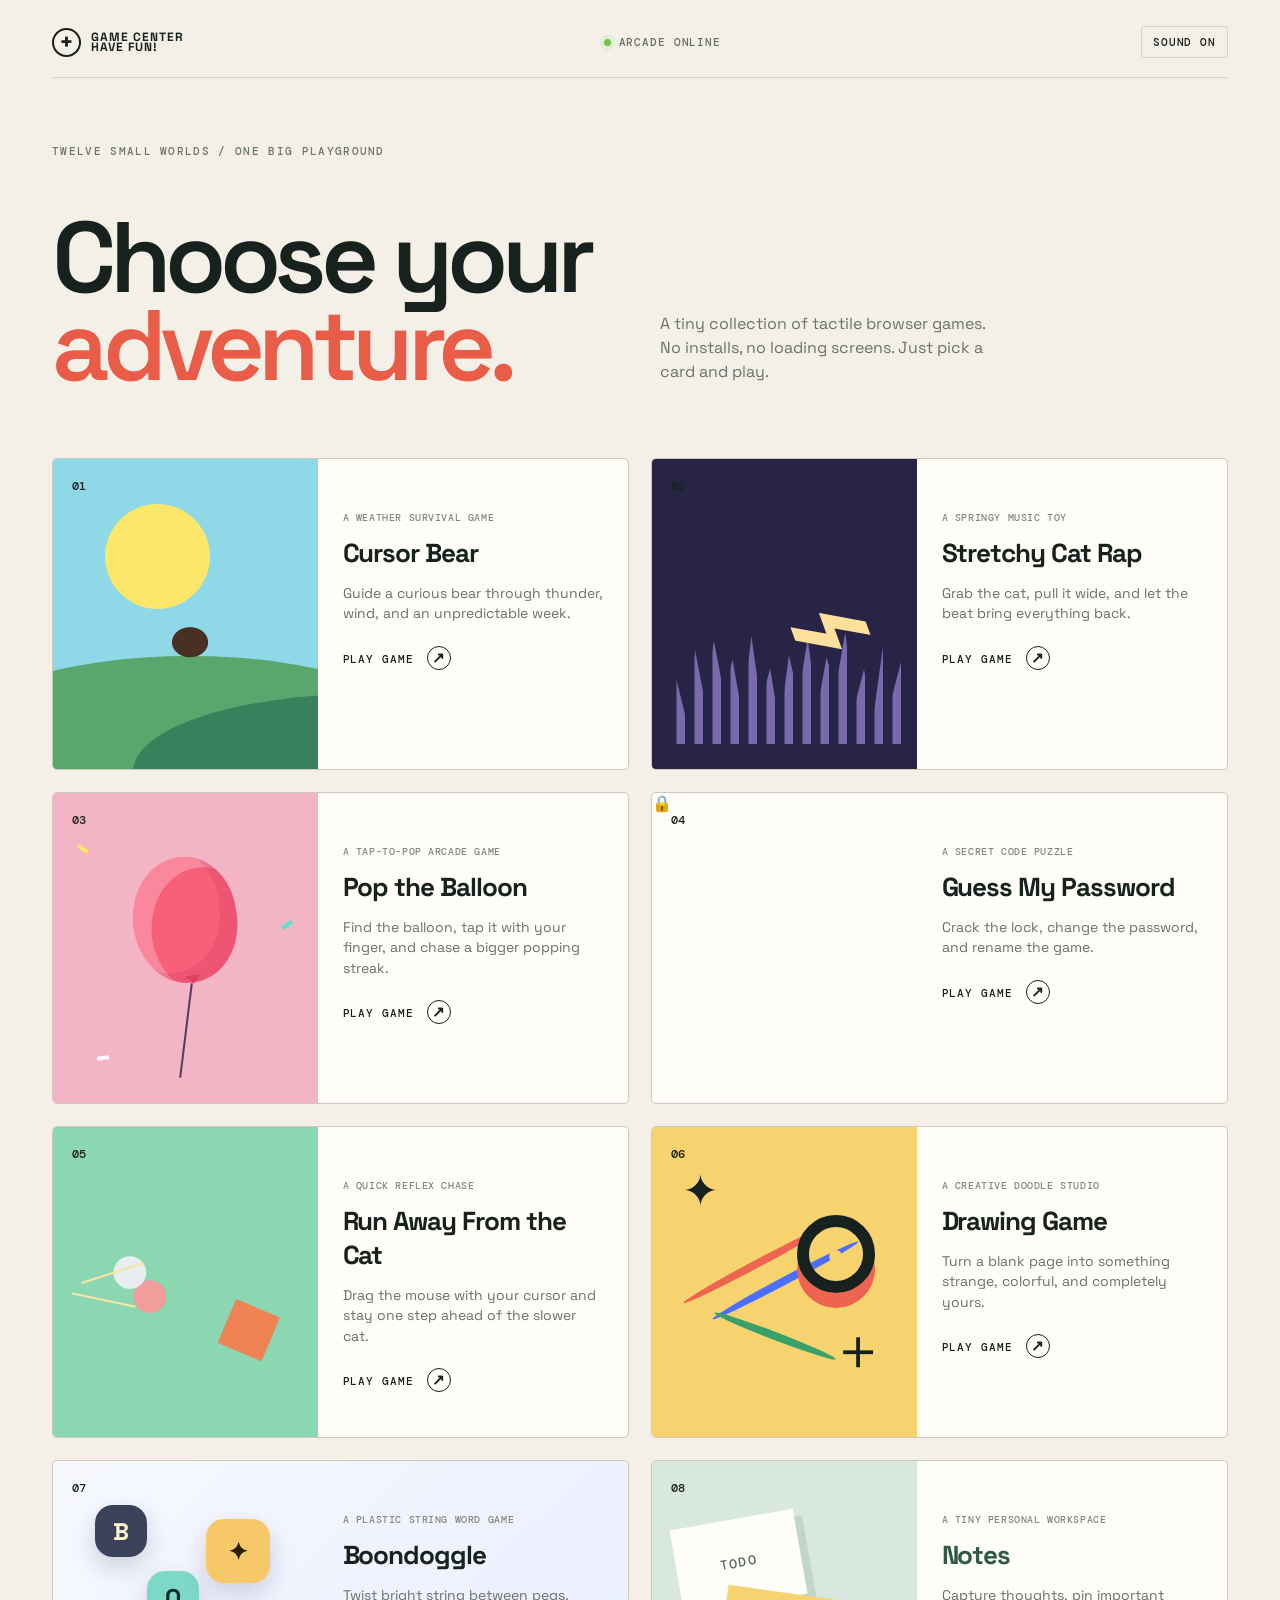
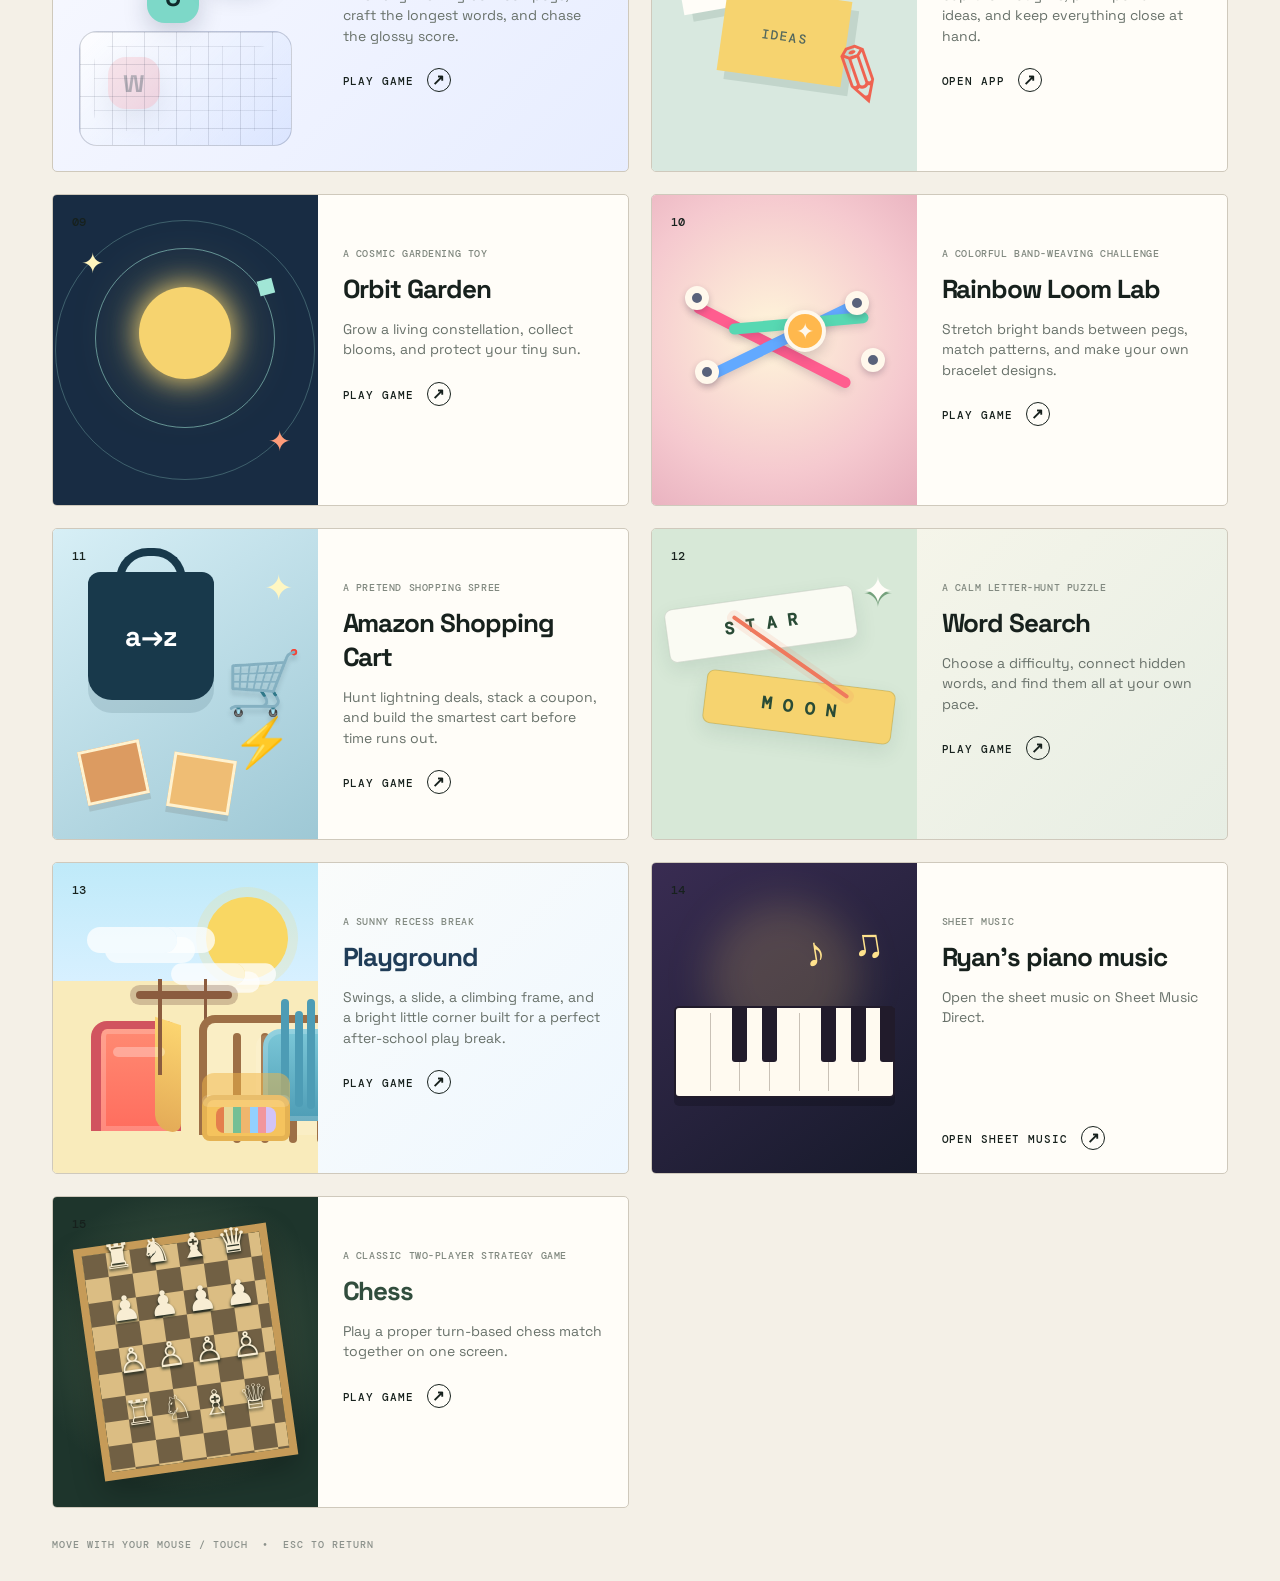
==== commit 6b79da3c: "add chess game" ====
--- a/index.html
+++ b/index.html
@@ -38,12 +38,27 @@
         <button class="game-card wordsearch-card" data-game="wordsearch"><span class="card-number">12</span><span class="card-art wordsearch-art"><span class="wordsearch-letters letters-one">S T A R</span><span class="wordsearch-letters letters-two">M O O N</span><span class="wordsearch-string"></span><span class="wordsearch-mark">✦</span></span><span class="card-info"><span class="card-kicker">A CALM LETTER-HUNT PUZZLE</span><strong>Word Search</strong><span>Choose a difficulty, connect hidden words, and find them all at your own pace.</span><span class="card-cta">PLAY GAME <b>↗</b></span></span></button>
         <button class="game-card playground-card" data-game="playground"><span class="card-number">13</span><span class="card-art playground-art" aria-hidden="true"><span class="playground-sun"></span><span class="playground-cloud cloud-one"></span><span class="playground-cloud cloud-two"></span><span class="playground-slide"></span><span class="playground-swing"></span><span class="playground-frame"></span><span class="playground-climber"></span><span class="playground-sandbox"></span></span><span class="card-info"><span class="card-kicker">A SUNNY RECESS BREAK</span><strong>Playground</strong><span>Swings, a slide, a climbing frame, and a bright little corner built for a perfect after-school play break.</span><span class="card-cta">PLAY GAME <b>↗</b></span></span></button>
         <a class="game-card piano-card" href="https://www.sheetmusicdirect.com/se/ID_No/507284/Product.aspx?srsltid=AYCX9vJabnYSfv512--ifmcqlb2jAwF0oGG0wJr8dA0E_DD7b9T65IRt" target="_blank" rel="noopener noreferrer"><span class="card-number">14</span><span class="card-art piano-art" aria-hidden="true"><span class="piano-glow"></span><span class="piano-mini-keys"><i></i><i></i><i></i><i></i><i></i><i></i><i></i></span><span class="piano-notes">♪ ♫</span></span><span class="card-info"><span class="card-kicker">SHEET MUSIC</span><strong>Ryan's piano music</strong><span>Open the sheet music on Sheet Music Direct.</span><span class="card-cta">OPEN SHEET MUSIC <b>↗</b></span></span></a>
+        <button class="game-card chess-card" data-game="chess"><span class="card-number">15</span><span class="card-art chess-art" aria-hidden="true"><span class="chess-card-board">♜ ♞ ♝ ♛<br>♟ ♟ ♟ ♟<br>♙ ♙ ♙ ♙<br>♖ ♘ ♗ ♕</span><span class="chess-card-glow"></span></span><span class="card-info"><span class="card-kicker">A CLASSIC TWO-PLAYER STRATEGY GAME</span><strong>Chess</strong><span>Play a proper turn-based chess match together on one screen.</span><span class="card-cta">PLAY GAME <b>↗</b></span></span></button>
       </div>
       <p class="menu-foot">MOVE WITH YOUR MOUSE / TOUCH &nbsp;•&nbsp; ESC TO RETURN</p>
     </section>
     <section id="gameView" class="view game-view hidden">
-      <div class="game-heading"><button class="back-button" data-action="menu">← MENU</button><div><p id="gameKicker" class="eyebrow">NOW PLAYING</p><h2 id="gameTitle">Game</h2></div><button id="resetButton" class="reset-button">RESET <span>R</span></button></div>
+      <div class="game-heading"><button class="back-button" data-action="menu">← MENU</button><div><p id="gameKicker" class="eyebrow">NOW PLAYING</p><h2 id="gameTitle">Game</h2></div><div class="game-heading-actions"><button id="undoButton" class="undo-button hidden" type="button" disabled>UNDO</button><button id="resetButton" class="reset-button">RESET <span>R</span></button></div></div>
       <div class="canvas-wrap"><canvas id="gameCanvas" width="1000" height="700"></canvas><div id="gameHint" class="canvas-hint"></div></div>
+      <section id="chessPanel" class="chess-panel hidden" aria-label="Chess game">
+        <div class="chess-board-column"><p class="chess-instructions">Select a piece to see its legal moves, then choose a highlighted square.</p><div class="chess-board" id="chessBoard" role="grid" aria-label="Chess board"></div></div>
+        <aside class="chess-sidebar">
+          <div class="chess-players">
+            <label class="chess-player black-player"><span class="chess-player-label">BLACK</span><input id="blackPlayerName" type="text" maxlength="24" value="Player 2" aria-label="Black player name"></label>
+            <label class="chess-player white-player"><span class="chess-player-label">WHITE / MOVES FIRST</span><input id="whitePlayerName" type="text" maxlength="24" value="Player 1" aria-label="White player name"></label>
+          </div>
+          <p id="chessTurn" class="chess-turn" aria-live="polite"></p>
+          <p class="chess-piece-key"><strong>PIECE GUIDE</strong><span>♔ King</span><span>♕ Queen</span><span>♖ Rook</span><span>♗ Bishop</span><span>♘ Knight</span><span>♙ Pawn</span></p>
+          <section class="chess-moves" aria-labelledby="chessMovesTitle"><h3 id="chessMovesTitle">MOVE HISTORY</h3><div id="chessMoveList" class="chess-move-list" aria-live="polite"></div></section>
+          <div id="chessPromotion" class="chess-promotion hidden" aria-label="Choose a promotion piece"></div>
+          <div id="chessResult" class="chess-result hidden" role="status"><strong id="chessResultTitle"></strong><span id="chessResultDetail"></span><button id="chessNewGame" type="button">PLAY AGAIN</button></div>
+        </aside>
+      </section>
     </section>
     <section id="notesView" class="view notes-view hidden" aria-labelledby="notesTitle">
       <div class="notes-appbar"><div><p class="eyebrow">PERSONAL WORKSPACE / LOCAL ONLY</p><h2 id="notesTitle">Notes</h2></div><div class="notes-actions"><button id="newNoteButton" class="notes-primary" type="button">＋ NEW NOTE</button><span id="saveStatus" class="save-status">ALL CHANGES SAVED</span></div></div>
--- a/styles.css
+++ b/styles.css
@@ -9,13 +9,13 @@
 .status,.sound-button { font:500 11px "DM Mono",monospace; letter-spacing:.08em; }
 .status { color:#667068; }.status-dot { display:inline-block; width:7px; height:7px; margin-right:8px; border-radius:50%; background:#79bf4e; box-shadow:0 0 0 4px #e1edd6; }
 .sound-button { background:none; border:1px solid var(--line); padding:8px 11px; border-radius:3px; }
-.sound-button:hover,.reset-button:hover,.back-button:hover { background:#fff; }
+.sound-button:hover,.reset-button:hover,.back-button:hover,.undo-button:hover { background:#fff; }
 .view { padding-top:66px; }.menu-intro { display:grid; grid-template-columns:1fr 1fr; align-items:end; gap:40px; }.eyebrow { margin:0 0 16px; color:#6c756d; font:500 11px "DM Mono",monospace; letter-spacing:.12em; }.menu-intro h1 { grid-column:1; margin:0; font-size:clamp(54px,8vw,100px); line-height:.88; letter-spacing:-.065em; font-weight:600; }.menu-intro h1 em { color:#e85c48; font-style:normal; }.intro-copy { grid-column:2; max-width:340px; margin:0 0 6px; color:#69736c; font-size:16px; line-height:1.5; }
 .auth-view { min-height:calc(100vh - 72px); display:grid; place-items:center; padding:30px 0 70px; }.auth-panel { width:min(100%, 520px); padding:48px 0; }.auth-panel h1 { margin:0; font-size:clamp(54px,8vw,92px); line-height:.88; letter-spacing:-.065em; font-weight:600; }.auth-panel h1 em { color:#e85c48; font-style:normal; }.auth-copy { margin:25px 0 38px; color:#69736c; font-size:16px; }.auth-form label { display:block; margin-bottom:9px; color:#6c756d; font:500 11px "DM Mono",monospace; letter-spacing:.12em; }.auth-input-row { display:flex; gap:10px; }.auth-input-row input { min-width:0; flex:1; border:1px solid #bdb6a9; border-radius:3px; background:#fffdf8; padding:14px 15px; color:var(--ink); font:500 18px "DM Mono",monospace; letter-spacing:.14em; outline:none; }.auth-input-row input:focus { border-color:var(--coral); box-shadow:0 0 0 3px rgba(255,113,91,.16); }.auth-input-row button { border:1px solid var(--ink); border-radius:3px; background:var(--ink); color:var(--paper); padding:0 20px; font:500 11px "DM Mono",monospace; letter-spacing:.08em; }.auth-input-row button:hover { background:var(--coral); border-color:var(--coral); }.auth-error { min-height:18px; margin:12px 0 0; color:#c44738; font:500 12px "DM Mono",monospace; }
 .game-grid { display:grid; grid-template-columns:repeat(2,minmax(0,1fr)); gap:22px; margin-top:68px; }.game-card { position:relative; display:grid; grid-template-columns:46% 54%; min-height:310px; padding:0; overflow:hidden; border:1px solid #cfc9bc; border-radius:5px; background:#fffdf8; color:inherit; text-align:left; text-decoration:none; transition:transform .25s ease,box-shadow .25s ease; }.game-card:hover { transform:translateY(-6px); box-shadow:8px 10px 0 #d8d1c2; }.game-card:focus-visible { outline:3px solid rgba(255,113,91,.45); outline-offset:2px; }.card-number { position:absolute; z-index:2; top:19px; left:19px; font:500 12px "DM Mono",monospace; }.card-art { position:relative; min-height:310px; overflow:hidden; }.bear-art { background:var(--blue); }.cat-art { background:#272446; }.sun { position:absolute; width:105px; height:105px; border-radius:50%; top:45px; left:52px; background:#fce76b; }.hill { position:absolute; bottom:-42px; width:175%; height:155px; border-radius:50% 50% 0 0; }.hill-one { left:-95px; background:#5aa76d; }.hill-two { left:80px; bottom:-80px; background:#39805c; }.mini-bear { position:absolute; left:116px; bottom:87px; color:#4a3024; font-size:70px; transform:scaleX(1.2); }.equalizer { position:absolute; inset:auto 15px 25px; height:120px; background:repeating-linear-gradient(90deg,transparent 0 9px,#7a69ac 10px 18px); clip-path:polygon(0 72%,4% 46%,8% 78%,12% 22%,16% 63%,20% 14%,24% 55%,28% 30%,32% 75%,36% 10%,40% 66%,44% 37%,48% 85%,52% 26%,56% 60%,60% 12%,64% 72%,68% 28%,72% 52%,76% 7%,80% 68%,84% 38%,88% 77%,92% 20%,96% 60%,100% 30%,100% 100%,0 100%); }.mini-cat { position:absolute; top:70px; left:50%; color:#ffe09b; font-size:150px; transform:rotate(-20deg); }
 .card-info { display:flex; flex-direction:column; align-items:flex-start; padding:52px 25px 23px; }.card-kicker { color:#80887f; font:500 10px "DM Mono",monospace; letter-spacing:.06em; }.card-info strong { margin:12px 0 13px; font-size:26px; letter-spacing:-.04em; }.card-info > span:not(.card-kicker):not(.card-cta) { color:#68716a; font-size:14px; line-height:1.45; }.card-cta { margin-top:auto; padding-top:22px; font:500 11px "DM Mono",monospace; letter-spacing:.08em; }.card-cta b { display:inline-grid; place-items:center; width:24px; height:24px; margin-left:6px; border:1px solid currentColor; border-radius:50%; font-size:15px; }
-.menu-foot { margin:30px 0 0; color:#8b918b; font:500 10px "DM Mono",monospace; letter-spacing:.1em; }.playground-card { background:linear-gradient(135deg,#fffef9,#eef7ff); }.playground-card .card-info strong { color:#203d58; }.playground-art { background:linear-gradient(180deg,#bfeaf9 0%,#d7f0ff 38%,#f9ebbb 38%,#f9ebbb 100%); }.playground-sun { position:absolute; right:30px; top:34px; width:82px; height:82px; border-radius:50%; background:#f9d763; box-shadow:0 0 0 10px rgba(249,215,99,.18); }.playground-cloud { position:absolute; width:90px; height:26px; border-radius:30px; background:rgba(255,255,255,.75); box-shadow:18px 10px 0 rgba(255,255,255,.7), 38px 0 0 rgba(255,255,255,.75); }.cloud-one { top:64px; left:34px; }.cloud-two { top:98px; left:110px; transform:scale(.82); }.playground-slide { position:absolute; left:38px; bottom:42px; width:90px; height:110px; border:8px solid #d1545f; border-left-width:10px; border-bottom:none; border-radius:16px 16px 0 0; background:linear-gradient(180deg,#ff8a72,#ff6d5e); box-shadow:inset 0 0 0 5px rgba(255,255,255,.2); }.playground-slide::before { content:""; position:absolute; right:-8px; bottom:0; width:26px; height:110px; background:linear-gradient(180deg,#fcd570,#e4ab57); border-radius:0 0 12px 12px; transform:skewY(18deg); }.playground-slide::after { content:""; position:absolute; left:12px; top:18px; width:52px; height:10px; border-radius:8px; background:rgba(255,255,255,.3); }.playground-swing { position:absolute; right:76px; bottom:98px; width:116px; height:96px; }.playground-swing::before { content:""; position:absolute; left:10px; right:10px; top:12px; height:8px; border-radius:8px; background:#8b5c3f; box-shadow:0 0 0 6px rgba(115,82,65,.3); }.playground-swing::after { content:""; position:absolute; inset:0; background:linear-gradient(90deg,transparent 0 28%, #8b5c3f 28% 31%, transparent 31% 67%, #8b5c3f 67% 70%, transparent 70% 100%); border-radius:10px; }.playground-frame { position:absolute; left:146px; bottom:38px; width:138px; height:120px; border:8px solid #9d6f46; border-bottom:none; border-radius:16px 16px 0 0; background:rgba(255,255,255,.15); }.playground-frame::before, .playground-frame::after { content:""; position:absolute; width:8px; height:110px; background:#9d6f46; border-radius:6px; }.playground-frame::before { left:26px; top:10px; box-shadow:28px 0 0 #9d6f46, 56px 0 0 #9d6f46, 84px 0 0 #9d6f46; }.playground-frame::after { left:50%; top:20px; width:8px; height:78px; transform:translateX(-50%); box-shadow:0 0 0 8px rgba(255,255,255,.1); }.playground-climber { position:absolute; left:210px; bottom:52px; width:78px; height:92px; border-radius:18px; background:linear-gradient(180deg,#7cc8d8,#4d9cb5); box-shadow:inset 0 0 0 5px rgba(255,255,255,.18); }.playground-climber::before, .playground-climber::after { content:""; position:absolute; top:-30px; left:18px; width:8px; height:110px; background:#4d9cb5; border-radius:6px; box-shadow:26px 0 0 #4d9cb5, 52px 0 0 #4d9cb5; }.playground-climber::after { left:32px; top:-18px; width:8px; height:96px; box-shadow:32px 0 0 #4d9cb5; }.playground-sandbox { position:absolute; right:28px; bottom:32px; width:88px; height:46px; border-radius:12px 12px 8px 8px; background:#f5c35d; box-shadow:inset 0 0 0 5px rgba(143,89,26,.16), 0 -22px 0 rgba(242,182,70,.5); }.playground-sandbox::before { content:""; position:absolute; inset:0 0 auto; height:12px; border-radius:12px; background:rgba(255,255,255,.15); }.playground-sandbox::after { content:""; position:absolute; left:14px; right:14px; top:12px; bottom:8px; border-radius:8px; background:linear-gradient(90deg,#e47f4d 0 14%, #e7d99a 14% 28%, #74bf95 28% 42%, #efb66d 42% 56%, #92d0ff 56% 70%, #f1969d 70% 84%, #d2c4f8 84% 100%); }.hidden { display:none !important; }.game-view { padding-top:30px; }.game-heading { display:flex; align-items:center; justify-content:space-between; margin-bottom:20px; }.game-heading h2 { margin:0; font-size:34px; letter-spacing:-.05em; }.game-heading .eyebrow { margin-bottom:5px; }.back-button,.reset-button { border:1px solid var(--line); background:transparent; border-radius:3px; padding:10px 13px; font:500 11px "DM Mono",monospace; letter-spacing:.07em; }.reset-button span { color:#8b918b; }.canvas-wrap { position:relative; width:100%; max-width:1000px; margin:auto; border:1px solid #cfc9bc; border-radius:4px; overflow:hidden; background:#171a2b; box-shadow:10px 12px 0 #ddd6c9; }.canvas-wrap canvas { display:block; width:100%; height:auto; }.canvas-hint { position:absolute; bottom:17px; left:50%; transform:translateX(-50%); padding:10px 14px; color:#fff; background:rgba(20,18,35,.78); border-radius:4px; font:500 11px "DM Mono",monospace; letter-spacing:.04em; pointer-events:none; opacity:1; transition:opacity .5s; }.canvas-hint.fade { opacity:0; }
-@media (max-width:760px) { .app-shell { padding:18px 18px 24px; }.menu-intro { display:block; }.menu-intro h1 { font-size:62px; }.intro-copy { margin-top:24px; }.auth-panel { padding:25px 0 60px; }.auth-input-row { align-items:stretch; flex-direction:column; }.auth-input-row button { min-height:45px; }.game-grid { grid-template-columns:1fr; margin-top:45px; gap:17px; }.game-card { min-height:245px; grid-template-columns:40% 60%; }.card-art { min-height:245px; }.mini-bear { left:65px; bottom:67px; }.sun { left:30px; }.card-info { padding:38px 18px 18px; }.card-info strong { font-size:22px; }.playground-card .card-info strong { font-size:22px; }.game-heading h2 { font-size:25px; }.game-heading { gap:10px; }.back-button,.reset-button { padding:9px 8px; font-size:10px; }.status { display:none; } }
+.menu-foot { margin:30px 0 0; color:#8b918b; font:500 10px "DM Mono",monospace; letter-spacing:.1em; }.playground-card { background:linear-gradient(135deg,#fffef9,#eef7ff); }.playground-card .card-info strong { color:#203d58; }.playground-art { background:linear-gradient(180deg,#bfeaf9 0%,#d7f0ff 38%,#f9ebbb 38%,#f9ebbb 100%); }.playground-sun { position:absolute; right:30px; top:34px; width:82px; height:82px; border-radius:50%; background:#f9d763; box-shadow:0 0 0 10px rgba(249,215,99,.18); }.playground-cloud { position:absolute; width:90px; height:26px; border-radius:30px; background:rgba(255,255,255,.75); box-shadow:18px 10px 0 rgba(255,255,255,.7), 38px 0 0 rgba(255,255,255,.75); }.cloud-one { top:64px; left:34px; }.cloud-two { top:98px; left:110px; transform:scale(.82); }.playground-slide { position:absolute; left:38px; bottom:42px; width:90px; height:110px; border:8px solid #d1545f; border-left-width:10px; border-bottom:none; border-radius:16px 16px 0 0; background:linear-gradient(180deg,#ff8a72,#ff6d5e); box-shadow:inset 0 0 0 5px rgba(255,255,255,.2); }.playground-slide::before { content:""; position:absolute; right:-8px; bottom:0; width:26px; height:110px; background:linear-gradient(180deg,#fcd570,#e4ab57); border-radius:0 0 12px 12px; transform:skewY(18deg); }.playground-slide::after { content:""; position:absolute; left:12px; top:18px; width:52px; height:10px; border-radius:8px; background:rgba(255,255,255,.3); }.playground-swing { position:absolute; right:76px; bottom:98px; width:116px; height:96px; }.playground-swing::before { content:""; position:absolute; left:10px; right:10px; top:12px; height:8px; border-radius:8px; background:#8b5c3f; box-shadow:0 0 0 6px rgba(115,82,65,.3); }.playground-swing::after { content:""; position:absolute; inset:0; background:linear-gradient(90deg,transparent 0 28%, #8b5c3f 28% 31%, transparent 31% 67%, #8b5c3f 67% 70%, transparent 70% 100%); border-radius:10px; }.playground-frame { position:absolute; left:146px; bottom:38px; width:138px; height:120px; border:8px solid #9d6f46; border-bottom:none; border-radius:16px 16px 0 0; background:rgba(255,255,255,.15); }.playground-frame::before, .playground-frame::after { content:""; position:absolute; width:8px; height:110px; background:#9d6f46; border-radius:6px; }.playground-frame::before { left:26px; top:10px; box-shadow:28px 0 0 #9d6f46, 56px 0 0 #9d6f46, 84px 0 0 #9d6f46; }.playground-frame::after { left:50%; top:20px; width:8px; height:78px; transform:translateX(-50%); box-shadow:0 0 0 8px rgba(255,255,255,.1); }.playground-climber { position:absolute; left:210px; bottom:52px; width:78px; height:92px; border-radius:18px; background:linear-gradient(180deg,#7cc8d8,#4d9cb5); box-shadow:inset 0 0 0 5px rgba(255,255,255,.18); }.playground-climber::before, .playground-climber::after { content:""; position:absolute; top:-30px; left:18px; width:8px; height:110px; background:#4d9cb5; border-radius:6px; box-shadow:26px 0 0 #4d9cb5, 52px 0 0 #4d9cb5; }.playground-climber::after { left:32px; top:-18px; width:8px; height:96px; box-shadow:32px 0 0 #4d9cb5; }.playground-sandbox { position:absolute; right:28px; bottom:32px; width:88px; height:46px; border-radius:12px 12px 8px 8px; background:#f5c35d; box-shadow:inset 0 0 0 5px rgba(143,89,26,.16), 0 -22px 0 rgba(242,182,70,.5); }.playground-sandbox::before { content:""; position:absolute; inset:0 0 auto; height:12px; border-radius:12px; background:rgba(255,255,255,.15); }.playground-sandbox::after { content:""; position:absolute; left:14px; right:14px; top:12px; bottom:8px; border-radius:8px; background:linear-gradient(90deg,#e47f4d 0 14%, #e7d99a 14% 28%, #74bf95 28% 42%, #efb66d 42% 56%, #92d0ff 56% 70%, #f1969d 70% 84%, #d2c4f8 84% 100%); }.hidden { display:none !important; }.game-view { padding-top:30px; }.game-heading { display:flex; align-items:center; justify-content:space-between; margin-bottom:20px; }.game-heading h2 { margin:0; font-size:34px; letter-spacing:-.05em; }.game-heading .eyebrow { margin-bottom:5px; }.back-button,.reset-button,.undo-button { border:1px solid var(--line); background:transparent; border-radius:3px; padding:10px 13px; font:500 11px "DM Mono",monospace; letter-spacing:.07em; }.undo-button:disabled { opacity:.45; cursor:not-allowed; }.game-heading-actions { display:flex; gap:8px; }.reset-button span { color:#8b918b; }.canvas-wrap { position:relative; width:100%; max-width:1000px; margin:auto; border:1px solid #cfc9bc; border-radius:4px; overflow:hidden; background:#171a2b; box-shadow:10px 12px 0 #ddd6c9; }.canvas-wrap canvas { display:block; width:100%; height:auto; }.canvas-hint { position:absolute; bottom:17px; left:50%; transform:translateX(-50%); padding:10px 14px; color:#fff; background:rgba(20,18,35,.78); border-radius:4px; font:500 11px "DM Mono",monospace; letter-spacing:.04em; pointer-events:none; opacity:1; transition:opacity .5s; }.canvas-hint.fade { opacity:0; }
+@media (max-width:760px) { .app-shell { padding:18px 18px 24px; }.menu-intro { display:block; }.menu-intro h1 { font-size:62px; }.intro-copy { margin-top:24px; }.auth-panel { padding:25px 0 60px; }.auth-input-row { align-items:stretch; flex-direction:column; }.auth-input-row button { min-height:45px; }.game-grid { grid-template-columns:1fr; margin-top:45px; gap:17px; }.game-card { min-height:245px; grid-template-columns:40% 60%; }.card-art { min-height:245px; }.mini-bear { left:65px; bottom:67px; }.sun { left:30px; }.card-info { padding:38px 18px 18px; }.card-info strong { font-size:22px; }.playground-card .card-info strong { font-size:22px; }.game-heading h2 { font-size:25px; }.game-heading { gap:10px; }.back-button,.reset-button,.undo-button { padding:9px 8px; font-size:10px; }.game-heading-actions { gap:5px; }.status { display:none; } }
 
 .balloon-art { background:#f3b4c5; }
 .mini-balloon { position:absolute; top:64px; left:50%; width:104px; height:126px; border-radius:52% 48% 50% 50%; background:#f85f79; transform:translateX(-50%) rotate(-8deg); box-shadow:inset -16px -12px 0 rgba(188,48,92,.2),inset 17px 13px 0 rgba(255,255,255,.25); }
@@ -82,6 +82,61 @@
 .notes-card .card-info strong { color:#2f5948; }.notes-art { background:#d8e8df; }.note-paper { position:absolute; display:grid; place-items:center; width:125px; height:86px; color:#52675d; background:#fffdf8; box-shadow:8px 8px 0 rgba(34,75,57,.12); font:500 13px "DM Mono",monospace; letter-spacing:.1em; transform:rotate(-10deg); }.paper-one { top:58px; left:24px; }.paper-two { top:132px; left:70px; transform:rotate(8deg); background:#f6d36f; }.note-pencil { position:absolute; right:28px; bottom:48px; color:#ef6351; font-size:74px; transform:rotate(26deg); }
 @media (max-width:760px) { .notes-view { padding-top:26px; }.notes-appbar { align-items:flex-start; flex-direction:column; gap:18px; margin-bottom:20px; }.notes-actions { width:100%; justify-content:space-between; }.notes-layout { display:flex; min-height:calc(100vh - 190px); flex-direction:column; box-shadow:6px 8px 0 #ddd6c9; }.notes-sidebar { border-right:0; border-bottom:1px solid #e3ddd2; }.notes-list { display:grid; grid-template-columns:repeat(2,minmax(0,1fr)); max-height:240px; overflow:auto; }.note-editor { min-height:410px; padding:16px 18px 18px; }.note-title-input { margin-top:20px; font-size:34px; }.note-body-input { min-height:230px; font-size:16px; }.save-status { font-size:9px; }.notes-card .card-info strong { font-size:22px; } }
 @media (max-width:430px) { .notes-list { grid-template-columns:1fr; max-height:205px; }.notes-search { padding:14px 14px 9px; }.notes-filter-row { padding:7px 14px 10px; }.notes-appbar h2 { font-size:52px; }.notes-primary { padding:11px 12px; }.editor-toolbar { gap:11px; }.color-picker { margin-left:auto; }.note-editor .delete-note { display:none; }.editor-footer button { font-size:9px; } }
+
+.chess-art { display:grid; place-items:center; background:radial-gradient(circle at 50% 46%,#4c624b,#1e352c 72%); }
+.chess-art::before { position:absolute; inset:38px 35px; border:8px solid #c69b58; background:repeating-conic-gradient(#dbbd83 0% 25%,#716044 0% 50%) 0 0 / 48px 48px; box-shadow:0 12px 30px rgba(0,0,0,.26); content:""; transform:rotate(-8deg); }
+.chess-card-board { position:relative; z-index:1; color:#f8edd3; font:500 clamp(20px,3vw,34px)/1.55 Georgia,serif; text-align:center; text-shadow:0 2px 3px #16231b; transform:rotate(-8deg); }
+.chess-card .card-info strong { color:#314d3d; }
+.chess-panel { position:relative; display:grid; grid-template-columns:minmax(0,1.25fr) minmax(255px,.75fr); align-items:start; gap:20px; max-width:1100px; margin:auto; padding:20px; border:1px solid #cfc9bc; border-radius:5px; background:#ebe5d8; box-shadow:10px 12px 0 #ddd6c9; }
+.chess-board-column { min-width:0; }
+.chess-instructions { margin:0 0 10px; color:#657064; font:500 11px "DM Mono",monospace; line-height:1.5; }
+.chess-board { display:grid; grid-template-columns:repeat(8,minmax(0,1fr)); width:100%; overflow:hidden; aspect-ratio:1; border:8px solid #4d3b2c; border-radius:3px; box-shadow:0 4px 14px rgba(40,31,21,.18); }
+.chess-square { position:relative; display:grid; place-items:center; min-width:0; aspect-ratio:1; padding:0; border:0; border-radius:0; }
+.chess-square:focus-visible { z-index:1; outline:3px solid #e85c48; outline-offset:-3px; }
+.light-square { background:#eee2c7; }.dark-square { background:#76906c; }
+.chess-piece { z-index:1; font:clamp(25px,5vw,58px)/1 Georgia,"Times New Roman",serif; user-select:none; }
+.white-piece { color:#fffaf0; text-shadow:0 1px 1px #544c40,1px 2px 2px rgba(30,26,20,.55); }
+.black-piece { color:#242522; text-shadow:0 1px 0 rgba(255,255,255,.25); }
+.square-coordinate { position:absolute; z-index:2; left:3px; bottom:2px; color:rgba(31,35,29,.65); font:500 clamp(7px,1vw,10px) "DM Mono",monospace; line-height:1; pointer-events:none; }
+.dark-square .square-coordinate { color:rgba(255,250,235,.78); }
+.selected-square { box-shadow:inset 0 0 0 4px #f4cf4f; }
+.legal-square { background:#f4d84e; }
+.legal-square::after { position:absolute; width:24%; height:24%; border-radius:50%; background:rgba(61,56,35,.38); content:""; }
+.capture-square { background:#f4d84e; box-shadow:inset 0 0 0 5px rgba(220,89,61,.85); }
+.checked-square { background:#e66a55; }
+.chess-sidebar { display:flex; min-width:0; flex-direction:column; gap:14px; }
+.chess-players { display:flex; flex-direction:column; gap:9px; }
+.chess-player { display:flex; flex-direction:column; gap:5px; padding:10px 12px; border:1px solid #d5cebf; border-radius:4px; background:#fffdf8; }
+.chess-player-label,.chess-piece-key strong,.chess-moves h3 { color:#7a8178; font:500 10px "DM Mono",monospace; letter-spacing:.1em; }
+.chess-player input { width:100%; border:0; outline:0; background:transparent; color:#202d24; font:600 16px "Space Grotesk",sans-serif; }
+.chess-player input:focus { box-shadow:0 2px 0 #d9b945; }
+.chess-turn { margin:0; padding:12px; border-radius:4px; background:#263c30; color:#f6f0df; font:500 13px "DM Mono",monospace; }
+.chess-piece-key { display:grid; grid-template-columns:repeat(3,minmax(0,1fr)); gap:8px 4px; margin:0; padding:12px; border:1px solid #d5cebf; border-radius:4px; background:#f7f3e9; }
+.chess-piece-key strong { grid-column:1/-1; margin-bottom:2px; }
+.chess-piece-key span { color:#535c52; font-size:12px; }
+.chess-piece-key span::first-letter { color:#293a2b; font-size:17px; }
+.chess-moves { min-height:130px; overflow:hidden; border:1px solid #d5cebf; border-radius:4px; background:#fffdf8; }
+.chess-moves h3 { margin:0; padding:11px 12px; border-bottom:1px solid #e5dfd3; }
+.chess-move-list { max-height:240px; overflow:auto; padding:6px 12px; font:13px "DM Mono",monospace; }
+.chess-empty-history { margin:8px 0; color:#92988e; font:12px "Space Grotesk",sans-serif; }
+.chess-move-row { display:grid; grid-template-columns:32px 1fr 1fr; gap:5px; padding:6px 0; border-bottom:1px solid #f0ece4; }
+.move-number { color:#a0a296; }
+.chess-promotion { display:grid; grid-template-columns:repeat(2,minmax(0,1fr)); gap:7px; padding:10px; border:1px solid #d2bd67; border-radius:4px; background:#fff4bb; }
+.chess-promotion button,.chess-result button { border:1px solid #c8b45f; border-radius:3px; background:#fffdf8; padding:8px 6px; font:500 12px "DM Mono",monospace; }
+.chess-promotion button:hover,.chess-result button:hover { background:#f4d84e; }
+.chess-result { position:absolute; z-index:4; inset:0; display:flex; align-items:center; justify-content:center; flex-direction:column; gap:14px; padding:24px; background:rgba(22,34,27,.82); color:#fff9e9; text-align:center; }
+.chess-result strong { font-size:clamp(32px,6vw,58px); letter-spacing:-.05em; }
+.chess-result span { font:500 13px "DM Mono",monospace; }
+.chess-result button { margin-top:5px; padding:12px 18px; border-color:#f4d84e; background:#f4d84e; color:#202a20; }
+@media (max-width:760px) {
+  .chess-panel { grid-template-columns:1fr; gap:14px; padding:12px; box-shadow:6px 8px 0 #ddd6c9; }
+  .chess-board { border-width:5px; }
+  .chess-piece { font-size:clamp(28px,9vw,54px); }
+  .chess-sidebar { display:grid; grid-template-columns:1fr 1fr; align-items:start; }
+  .chess-players,.chess-moves { grid-column:1/-1; }
+  .chess-turn,.chess-piece-key { min-height:100%; }
+  .chess-move-list { max-height:170px; }
+}
 .orbit-art { background:#182c43; }
 .orbit-sun { position:absolute; top:92px; left:50%; width:92px; height:92px; border-radius:50%; background:#f6d36f; box-shadow:0 0 28px #f6d36f,0 0 65px rgba(246,211,111,.42); transform:translateX(-50%); }
 .orbit-ring { position:absolute; left:50%; border:1px solid rgba(161,230,214,.55); border-radius:50%; transform:translateX(-50%); }
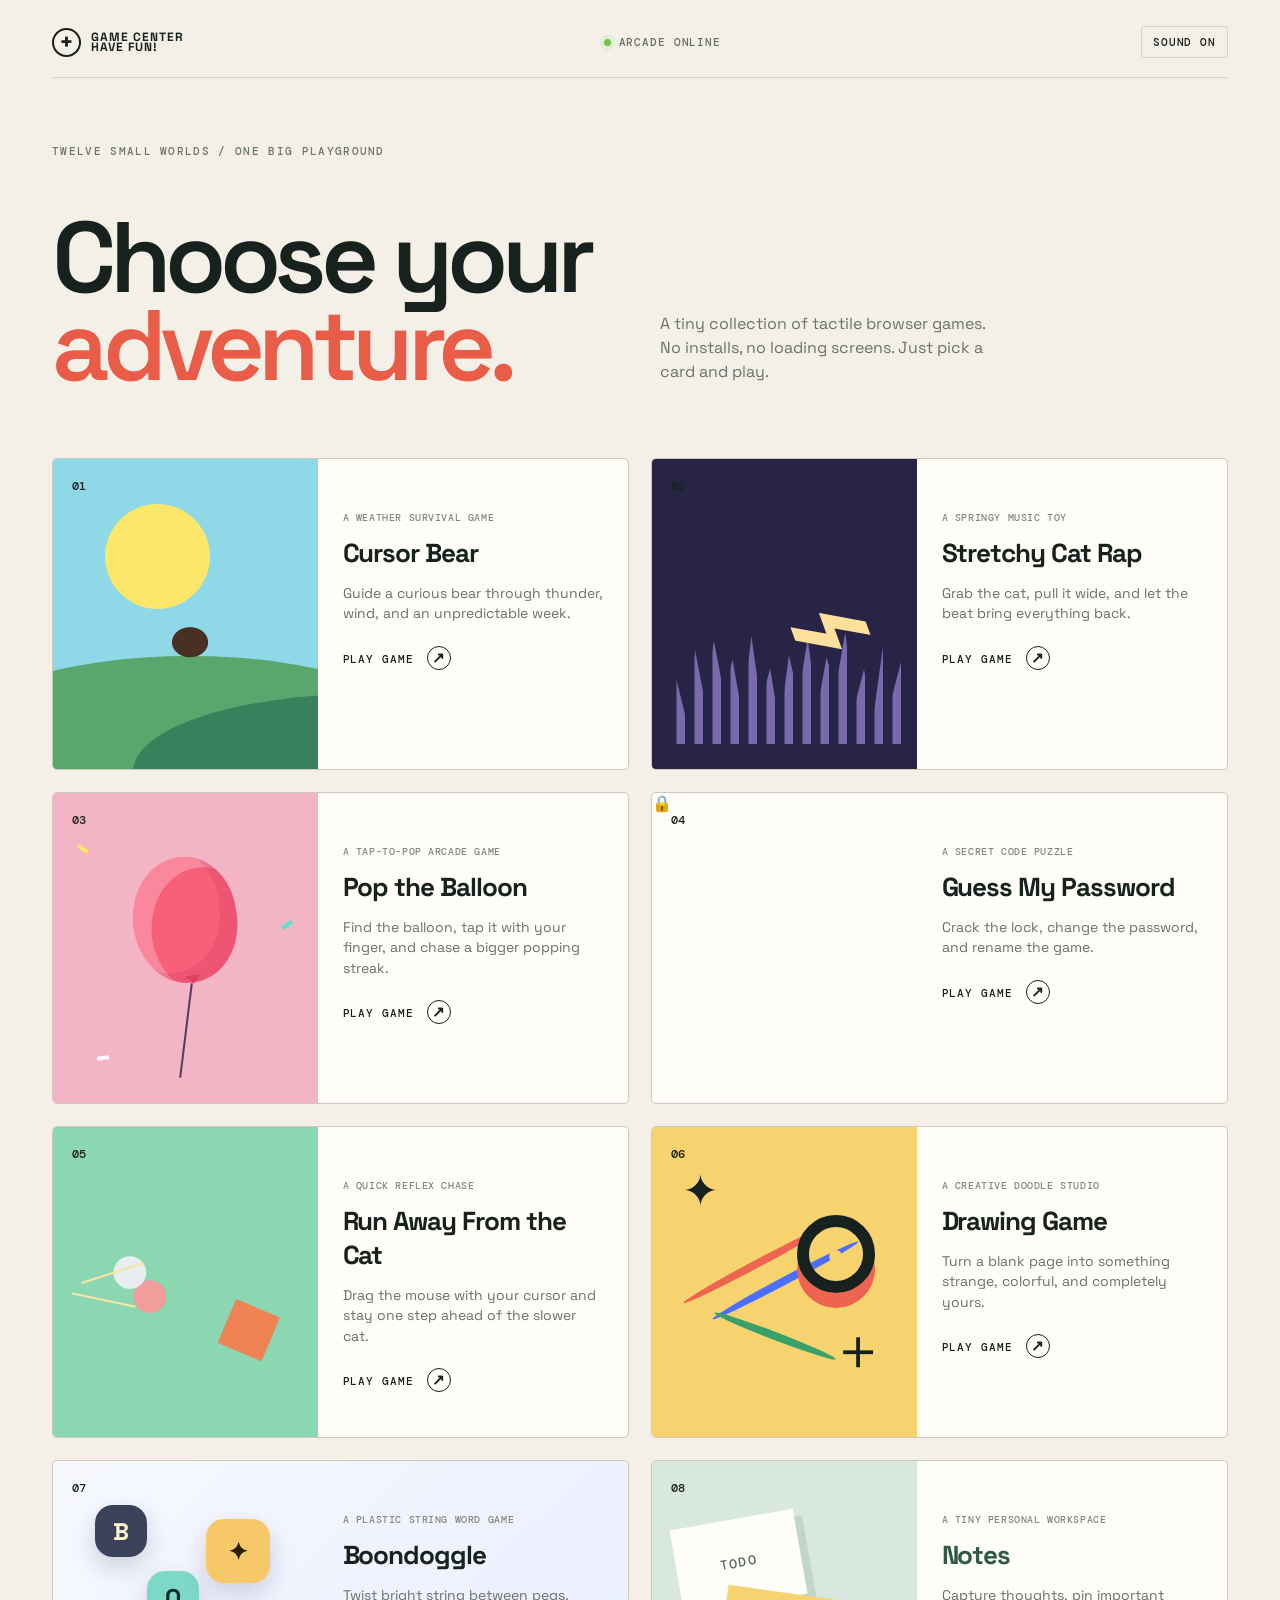
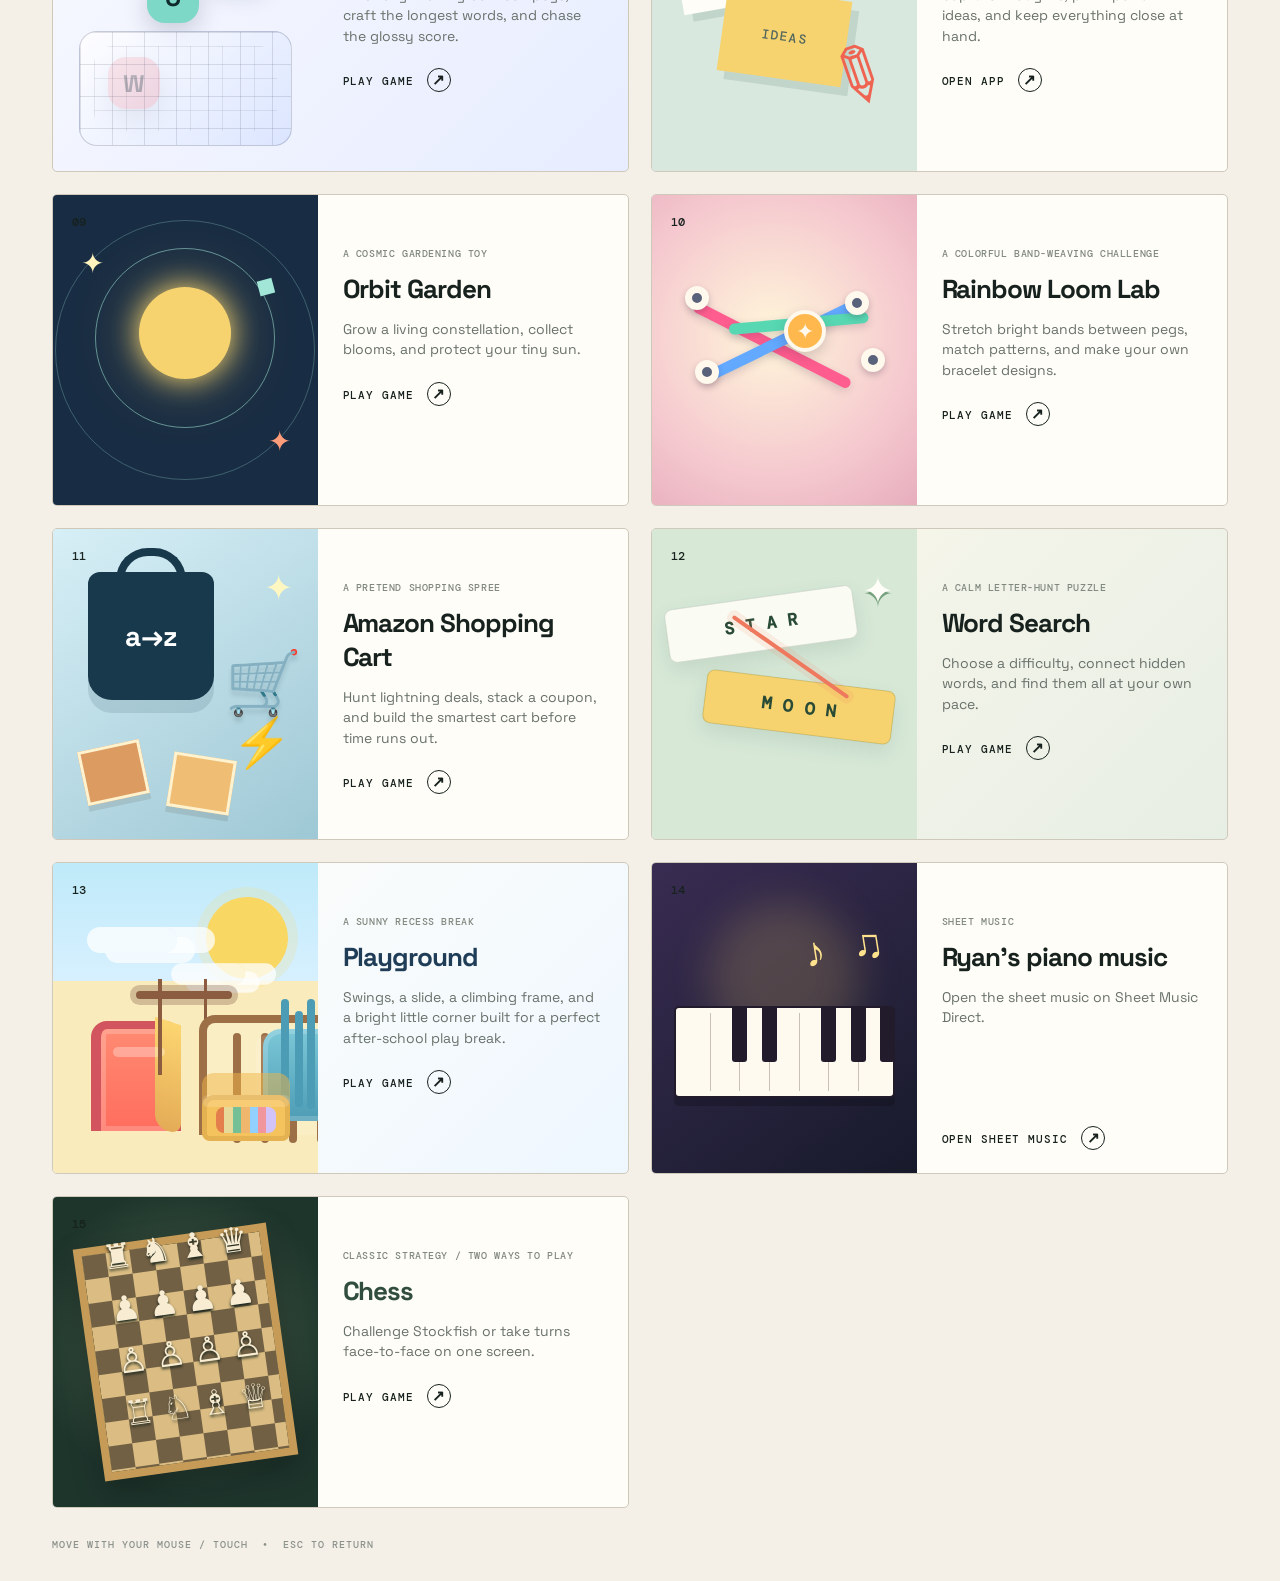
==== commit 6eba6731: "add ai player for chess game" ====
--- a/index.html
+++ b/index.html
@@ -12,7 +12,7 @@
   <link rel="preconnect" href="https://fonts.googleapis.com">
   <link rel="preconnect" href="https://fonts.gstatic.com" crossorigin>
   <link href="https://fonts.googleapis.com/css2?family=DM+Mono:wght@400;500&family=Space+Grotesk:wght@400;500;600;700&display=swap" rel="stylesheet">
-  <link rel="stylesheet" href="styles.css?v=20261002-word-search">
+  <link rel="stylesheet" href="styles.css?v=20261121-stockfish-fix-1">
 </head>
 <body>
   <main class="app-shell">
@@ -38,7 +38,7 @@
         <button class="game-card wordsearch-card" data-game="wordsearch"><span class="card-number">12</span><span class="card-art wordsearch-art"><span class="wordsearch-letters letters-one">S T A R</span><span class="wordsearch-letters letters-two">M O O N</span><span class="wordsearch-string"></span><span class="wordsearch-mark">✦</span></span><span class="card-info"><span class="card-kicker">A CALM LETTER-HUNT PUZZLE</span><strong>Word Search</strong><span>Choose a difficulty, connect hidden words, and find them all at your own pace.</span><span class="card-cta">PLAY GAME <b>↗</b></span></span></button>
         <button class="game-card playground-card" data-game="playground"><span class="card-number">13</span><span class="card-art playground-art" aria-hidden="true"><span class="playground-sun"></span><span class="playground-cloud cloud-one"></span><span class="playground-cloud cloud-two"></span><span class="playground-slide"></span><span class="playground-swing"></span><span class="playground-frame"></span><span class="playground-climber"></span><span class="playground-sandbox"></span></span><span class="card-info"><span class="card-kicker">A SUNNY RECESS BREAK</span><strong>Playground</strong><span>Swings, a slide, a climbing frame, and a bright little corner built for a perfect after-school play break.</span><span class="card-cta">PLAY GAME <b>↗</b></span></span></button>
         <a class="game-card piano-card" href="https://www.sheetmusicdirect.com/se/ID_No/507284/Product.aspx?srsltid=AYCX9vJabnYSfv512--ifmcqlb2jAwF0oGG0wJr8dA0E_DD7b9T65IRt" target="_blank" rel="noopener noreferrer"><span class="card-number">14</span><span class="card-art piano-art" aria-hidden="true"><span class="piano-glow"></span><span class="piano-mini-keys"><i></i><i></i><i></i><i></i><i></i><i></i><i></i></span><span class="piano-notes">♪ ♫</span></span><span class="card-info"><span class="card-kicker">SHEET MUSIC</span><strong>Ryan's piano music</strong><span>Open the sheet music on Sheet Music Direct.</span><span class="card-cta">OPEN SHEET MUSIC <b>↗</b></span></span></a>
-        <button class="game-card chess-card" data-game="chess"><span class="card-number">15</span><span class="card-art chess-art" aria-hidden="true"><span class="chess-card-board">♜ ♞ ♝ ♛<br>♟ ♟ ♟ ♟<br>♙ ♙ ♙ ♙<br>♖ ♘ ♗ ♕</span><span class="chess-card-glow"></span></span><span class="card-info"><span class="card-kicker">A CLASSIC TWO-PLAYER STRATEGY GAME</span><strong>Chess</strong><span>Play a proper turn-based chess match together on one screen.</span><span class="card-cta">PLAY GAME <b>↗</b></span></span></button>
+        <button class="game-card chess-card" data-game="chess"><span class="card-number">15</span><span class="card-art chess-art" aria-hidden="true"><span class="chess-card-board">♜ ♞ ♝ ♛<br>♟ ♟ ♟ ♟<br>♙ ♙ ♙ ♙<br>♖ ♘ ♗ ♕</span><span class="chess-card-glow"></span></span><span class="card-info"><span class="card-kicker">CLASSIC STRATEGY / TWO WAYS TO PLAY</span><strong>Chess</strong><span>Challenge Stockfish or take turns face-to-face on one screen.</span><span class="card-cta">PLAY GAME <b>↗</b></span></span></button>
       </div>
       <p class="menu-foot">MOVE WITH YOUR MOUSE / TOUCH &nbsp;•&nbsp; ESC TO RETURN</p>
     </section>
@@ -49,10 +49,20 @@
         <div class="chess-board-column"><p class="chess-instructions">Select a piece to see its legal moves, then choose a highlighted square.</p><div class="chess-board" id="chessBoard" role="grid" aria-label="Chess board"></div></div>
         <aside class="chess-sidebar">
           <div class="chess-players">
-            <label class="chess-player black-player"><span class="chess-player-label">BLACK</span><input id="blackPlayerName" type="text" maxlength="24" value="Player 2" aria-label="Black player name"></label>
+            <label class="chess-player"><span class="chess-player-label">PLAY MODE</span><select id="chessMode" aria-label="Chess play mode"><option value="ai">Play Stockfish</option><option value="local">Local 2-player</option></select></label>
+            <label class="chess-player black-player"><span class="chess-player-label">BLACK / STOCKFISH</span><input id="blackPlayerName" type="text" maxlength="24" value="Stockfish AI" aria-label="AI player name"></label>
             <label class="chess-player white-player"><span class="chess-player-label">WHITE / MOVES FIRST</span><input id="whitePlayerName" type="text" maxlength="24" value="Player 1" aria-label="White player name"></label>
           </div>
           <p id="chessTurn" class="chess-turn" aria-live="polite"></p>
+          <div id="chessAiControls">
+            <div class="chess-engine-controls">
+              <label class="chess-skill-control" for="chessSkill"><span>AI SKILL</span><input id="chessSkill" type="range" min="0" max="20" value="10"><output id="chessSkillValue" for="chessSkill">10 / 20</output></label>
+              <button id="chessHintButton" type="button" disabled>SHOW HINT</button>
+            </div>
+            <p id="chessEngineStatus" class="chess-engine-status" aria-live="polite">Loading Stockfish…</p>
+            <p id="chessHintMessage" class="chess-hint-message" aria-live="polite"></p>
+            <a class="chess-engine-credit" href="chess-engine/Copying.txt" target="_blank" rel="noopener noreferrer">Stockfish 19 Lite · GPL v3</a>
+          </div>
           <p class="chess-piece-key"><strong>PIECE GUIDE</strong><span>♔ King</span><span>♕ Queen</span><span>♖ Rook</span><span>♗ Bishop</span><span>♘ Knight</span><span>♙ Pawn</span></p>
           <section class="chess-moves" aria-labelledby="chessMovesTitle"><h3 id="chessMovesTitle">MOVE HISTORY</h3><div id="chessMoveList" class="chess-move-list" aria-live="polite"></div></section>
           <div id="chessPromotion" class="chess-promotion hidden" aria-label="Choose a promotion piece"></div>
@@ -68,6 +78,6 @@
       </div>
     </section>
   </main>
-  <script src="app.js?v=20261004-sqlite-scores-3"></script>
+  <script src="app.js?v=20261121-stockfish-fix-1"></script>
 </body>
 </html>
--- a/styles.css
+++ b/styles.css
@@ -100,6 +100,8 @@
 .square-coordinate { position:absolute; z-index:2; left:3px; bottom:2px; color:rgba(31,35,29,.65); font:500 clamp(7px,1vw,10px) "DM Mono",monospace; line-height:1; pointer-events:none; }
 .dark-square .square-coordinate { color:rgba(255,250,235,.78); }
 .selected-square { box-shadow:inset 0 0 0 4px #f4cf4f; }
+.hint-from-square { box-shadow:inset 0 0 0 4px #f3a83b; }
+.hint-to-square { background:#f4d84e; box-shadow:inset 0 0 0 5px #f3a83b; }
 .legal-square { background:#f4d84e; }
 .legal-square::after { position:absolute; width:24%; height:24%; border-radius:50%; background:rgba(61,56,35,.38); content:""; }
 .capture-square { background:#f4d84e; box-shadow:inset 0 0 0 5px rgba(220,89,61,.85); }
@@ -109,8 +111,20 @@
 .chess-player { display:flex; flex-direction:column; gap:5px; padding:10px 12px; border:1px solid #d5cebf; border-radius:4px; background:#fffdf8; }
 .chess-player-label,.chess-piece-key strong,.chess-moves h3 { color:#7a8178; font:500 10px "DM Mono",monospace; letter-spacing:.1em; }
 .chess-player input { width:100%; border:0; outline:0; background:transparent; color:#202d24; font:600 16px "Space Grotesk",sans-serif; }
+.chess-player select { width:100%; border:0; outline:0; background:transparent; color:#202d24; font:600 14px "Space Grotesk",sans-serif; }
 .chess-player input:focus { box-shadow:0 2px 0 #d9b945; }
 .chess-turn { margin:0; padding:12px; border-radius:4px; background:#263c30; color:#f6f0df; font:500 13px "DM Mono",monospace; }
+#chessAiControls { display:flex; flex-direction:column; gap:14px; }
+.chess-engine-controls { display:grid; grid-template-columns:minmax(0,1fr) auto; align-items:center; gap:9px; }
+.chess-skill-control { display:grid; grid-template-columns:auto 1fr auto; align-items:center; gap:9px; min-width:0; color:#667168; font:500 10px "DM Mono",monospace; letter-spacing:.08em; }
+.chess-skill-control input { width:100%; min-width:55px; accent-color:#d1ad35; }
+.chess-skill-control output { color:#263c30; font-size:11px; }
+.chess-engine-controls button { border:1px solid #bca84f; border-radius:3px; background:#f4d84e; padding:10px 12px; font:500 10px "DM Mono",monospace; letter-spacing:.06em; }
+.chess-engine-controls button:disabled { opacity:.5; cursor:not-allowed; }
+.chess-engine-status,.chess-hint-message { margin:-7px 0 0; color:#68716a; font:11px "DM Mono",monospace; line-height:1.45; }
+.chess-hint-message:empty { display:none; }
+.chess-engine-credit { margin-top:-7px; color:#85897f; font:10px "DM Mono",monospace; text-decoration:none; }
+.chess-engine-credit:hover { text-decoration:underline; }
 .chess-piece-key { display:grid; grid-template-columns:repeat(3,minmax(0,1fr)); gap:8px 4px; margin:0; padding:12px; border:1px solid #d5cebf; border-radius:4px; background:#f7f3e9; }
 .chess-piece-key strong { grid-column:1/-1; margin-bottom:2px; }
 .chess-piece-key span { color:#535c52; font-size:12px; }
@@ -133,7 +147,7 @@
   .chess-board { border-width:5px; }
   .chess-piece { font-size:clamp(28px,9vw,54px); }
   .chess-sidebar { display:grid; grid-template-columns:1fr 1fr; align-items:start; }
-  .chess-players,.chess-moves { grid-column:1/-1; }
+  .chess-players,.chess-moves,#chessAiControls { grid-column:1/-1; }
   .chess-turn,.chess-piece-key { min-height:100%; }
   .chess-move-list { max-height:170px; }
 }
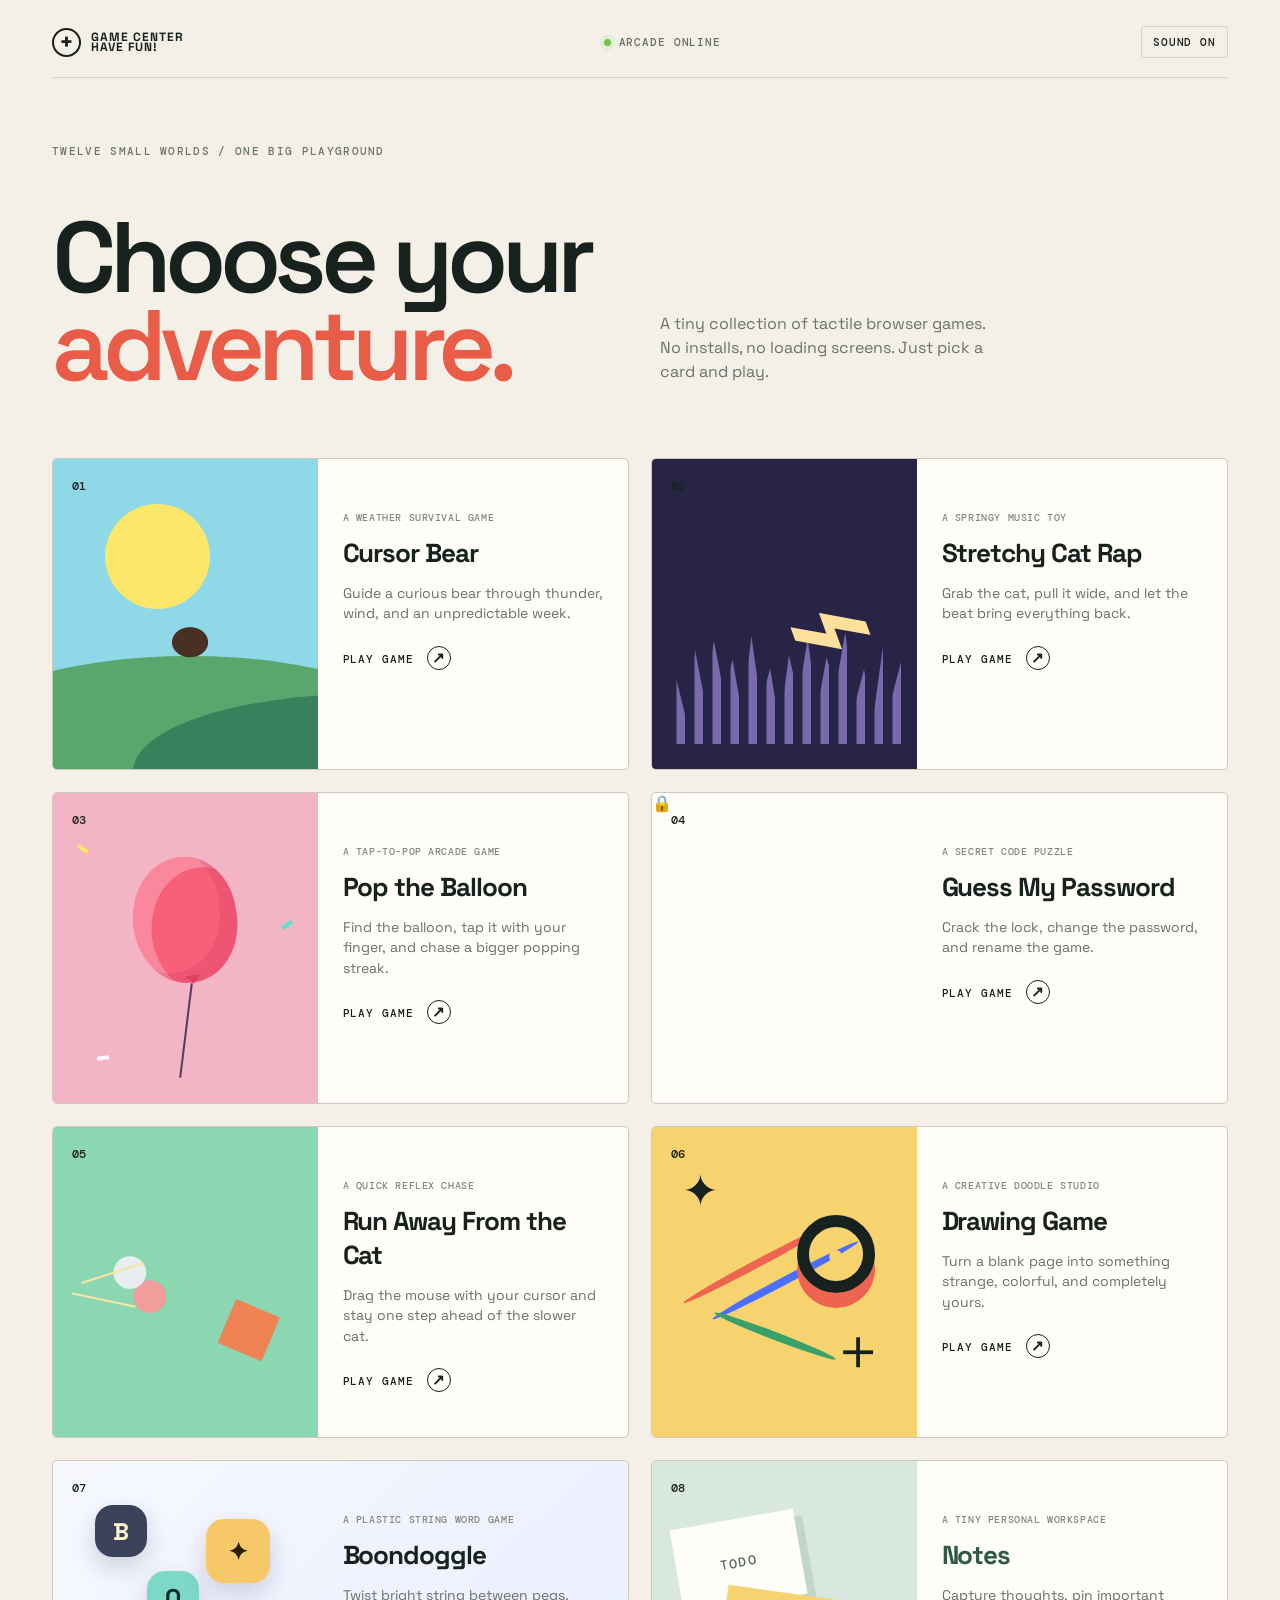
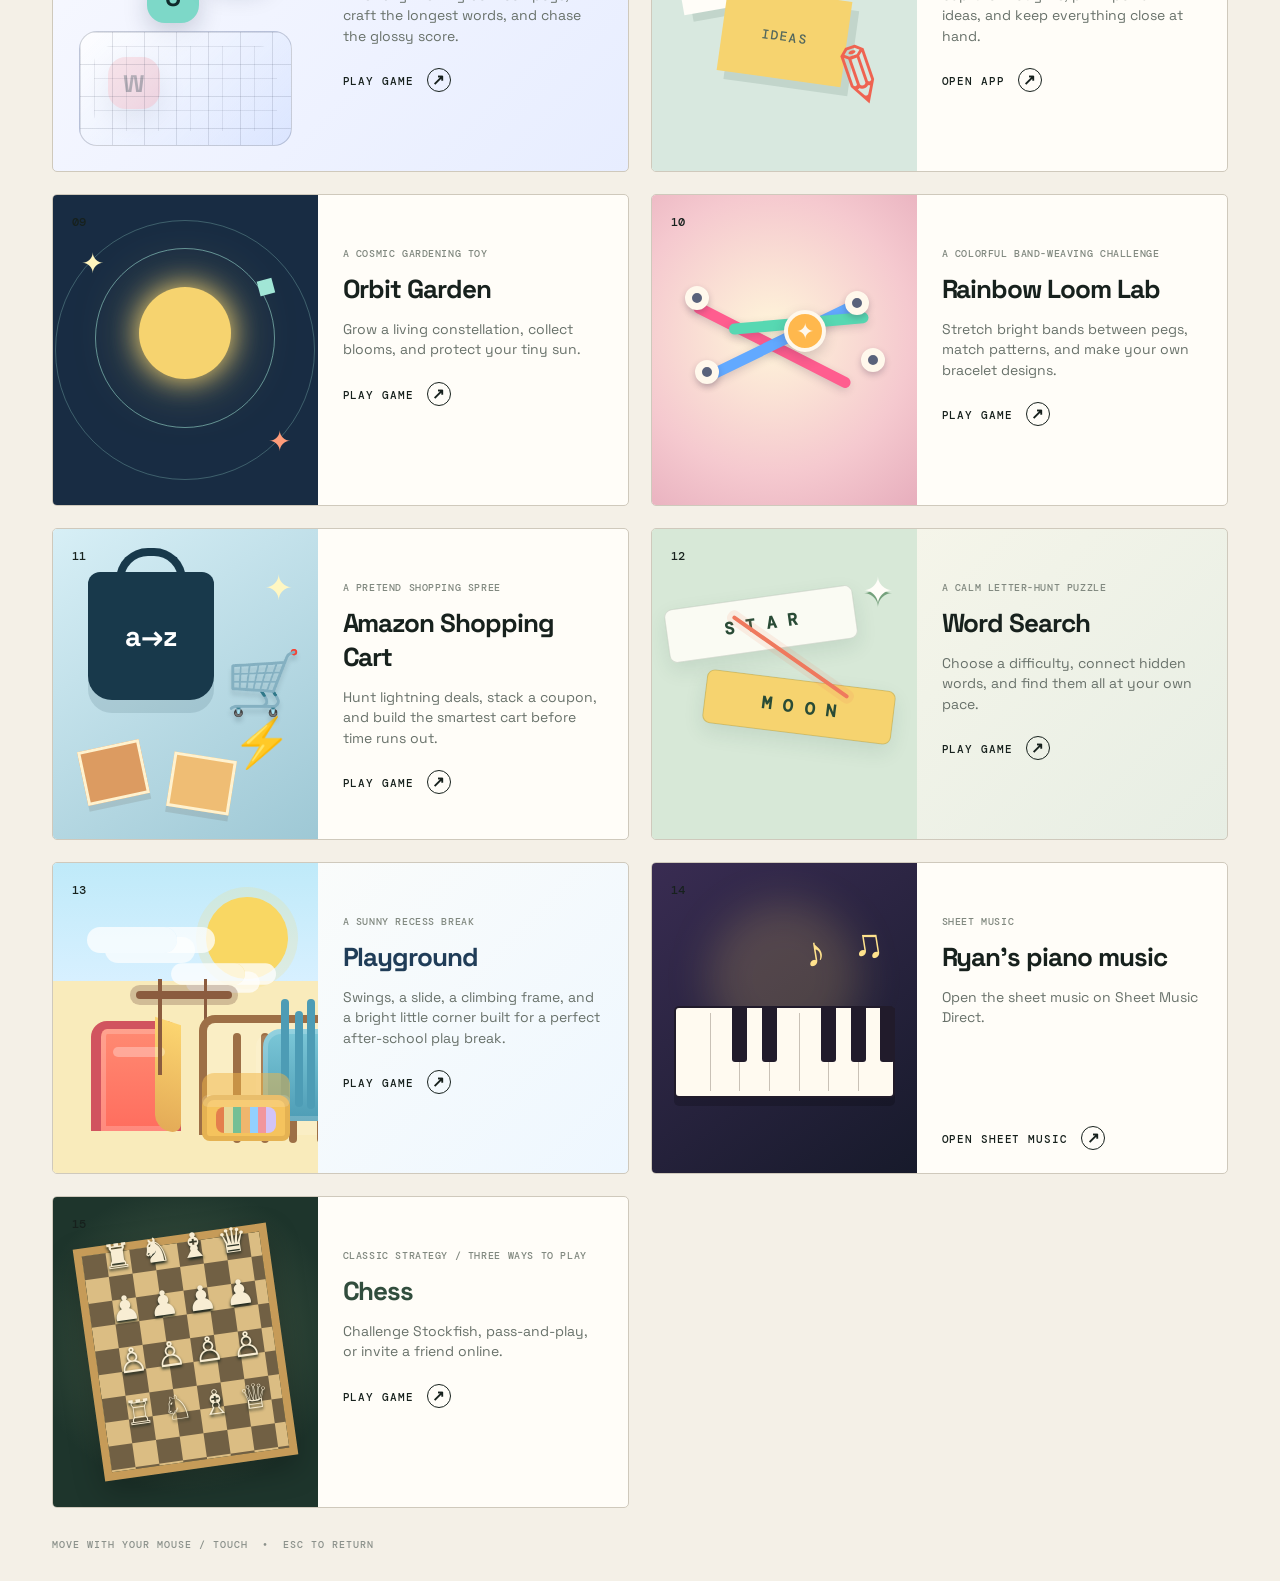
==== commit cebddba6: "add online play for chess game" ====
--- a/index.html
+++ b/index.html
@@ -9,10 +9,11 @@
   <meta property="og:type" content="website">
   <meta property="og:title" content="Game Center Have Fun!">
   <meta property="og:description" content="A collection of small browser games. Choose an adventure and play for free.">
+  <meta name="chess-websocket-url" content="">
   <link rel="preconnect" href="https://fonts.googleapis.com">
   <link rel="preconnect" href="https://fonts.gstatic.com" crossorigin>
   <link href="https://fonts.googleapis.com/css2?family=DM+Mono:wght@400;500&family=Space+Grotesk:wght@400;500;600;700&display=swap" rel="stylesheet">
-  <link rel="stylesheet" href="styles.css?v=20261121-stockfish-fix-1">
+  <link rel="stylesheet" href="styles.css?v=20261123-online-chess-2">
 </head>
 <body>
   <main class="app-shell">
@@ -38,7 +39,7 @@
         <button class="game-card wordsearch-card" data-game="wordsearch"><span class="card-number">12</span><span class="card-art wordsearch-art"><span class="wordsearch-letters letters-one">S T A R</span><span class="wordsearch-letters letters-two">M O O N</span><span class="wordsearch-string"></span><span class="wordsearch-mark">✦</span></span><span class="card-info"><span class="card-kicker">A CALM LETTER-HUNT PUZZLE</span><strong>Word Search</strong><span>Choose a difficulty, connect hidden words, and find them all at your own pace.</span><span class="card-cta">PLAY GAME <b>↗</b></span></span></button>
         <button class="game-card playground-card" data-game="playground"><span class="card-number">13</span><span class="card-art playground-art" aria-hidden="true"><span class="playground-sun"></span><span class="playground-cloud cloud-one"></span><span class="playground-cloud cloud-two"></span><span class="playground-slide"></span><span class="playground-swing"></span><span class="playground-frame"></span><span class="playground-climber"></span><span class="playground-sandbox"></span></span><span class="card-info"><span class="card-kicker">A SUNNY RECESS BREAK</span><strong>Playground</strong><span>Swings, a slide, a climbing frame, and a bright little corner built for a perfect after-school play break.</span><span class="card-cta">PLAY GAME <b>↗</b></span></span></button>
         <a class="game-card piano-card" href="https://www.sheetmusicdirect.com/se/ID_No/507284/Product.aspx?srsltid=AYCX9vJabnYSfv512--ifmcqlb2jAwF0oGG0wJr8dA0E_DD7b9T65IRt" target="_blank" rel="noopener noreferrer"><span class="card-number">14</span><span class="card-art piano-art" aria-hidden="true"><span class="piano-glow"></span><span class="piano-mini-keys"><i></i><i></i><i></i><i></i><i></i><i></i><i></i></span><span class="piano-notes">♪ ♫</span></span><span class="card-info"><span class="card-kicker">SHEET MUSIC</span><strong>Ryan's piano music</strong><span>Open the sheet music on Sheet Music Direct.</span><span class="card-cta">OPEN SHEET MUSIC <b>↗</b></span></span></a>
-        <button class="game-card chess-card" data-game="chess"><span class="card-number">15</span><span class="card-art chess-art" aria-hidden="true"><span class="chess-card-board">♜ ♞ ♝ ♛<br>♟ ♟ ♟ ♟<br>♙ ♙ ♙ ♙<br>♖ ♘ ♗ ♕</span><span class="chess-card-glow"></span></span><span class="card-info"><span class="card-kicker">CLASSIC STRATEGY / TWO WAYS TO PLAY</span><strong>Chess</strong><span>Challenge Stockfish or take turns face-to-face on one screen.</span><span class="card-cta">PLAY GAME <b>↗</b></span></span></button>
+        <button class="game-card chess-card" data-game="chess"><span class="card-number">15</span><span class="card-art chess-art" aria-hidden="true"><span class="chess-card-board">♜ ♞ ♝ ♛<br>♟ ♟ ♟ ♟<br>♙ ♙ ♙ ♙<br>♖ ♘ ♗ ♕</span><span class="chess-card-glow"></span></span><span class="card-info"><span class="card-kicker">CLASSIC STRATEGY / THREE WAYS TO PLAY</span><strong>Chess</strong><span>Challenge Stockfish, pass-and-play, or invite a friend online.</span><span class="card-cta">PLAY GAME <b>↗</b></span></span></button>
       </div>
       <p class="menu-foot">MOVE WITH YOUR MOUSE / TOUCH &nbsp;•&nbsp; ESC TO RETURN</p>
     </section>
@@ -49,7 +50,7 @@
         <div class="chess-board-column"><p class="chess-instructions">Select a piece to see its legal moves, then choose a highlighted square.</p><div class="chess-board" id="chessBoard" role="grid" aria-label="Chess board"></div></div>
         <aside class="chess-sidebar">
           <div class="chess-players">
-            <label class="chess-player"><span class="chess-player-label">PLAY MODE</span><select id="chessMode" aria-label="Chess play mode"><option value="ai">Play Stockfish</option><option value="local">Local 2-player</option></select></label>
+            <label class="chess-player"><span class="chess-player-label">PLAY MODE</span><select id="chessMode" aria-label="Chess play mode"><option value="ai">Play Stockfish</option><option value="local">Local 2-player</option><option value="online">Online 2-player</option></select></label>
             <label class="chess-player black-player"><span class="chess-player-label">BLACK / STOCKFISH</span><input id="blackPlayerName" type="text" maxlength="24" value="Stockfish AI" aria-label="AI player name"></label>
             <label class="chess-player white-player"><span class="chess-player-label">WHITE / MOVES FIRST</span><input id="whitePlayerName" type="text" maxlength="24" value="Player 1" aria-label="White player name"></label>
           </div>
@@ -62,6 +63,17 @@
             <p id="chessEngineStatus" class="chess-engine-status" aria-live="polite">Loading Stockfish…</p>
             <p id="chessHintMessage" class="chess-hint-message" aria-live="polite"></p>
             <a class="chess-engine-credit" href="chess-engine/Copying.txt" target="_blank" rel="noopener noreferrer">Stockfish 19 Lite · GPL v3</a>
+          </div>
+          <div id="chessOnlineControls" class="chess-online-controls hidden">
+            <div id="chessOnlineLobby" class="chess-online-lobby">
+              <label class="chess-online-field">YOUR NAME<input id="onlinePlayerName" type="text" maxlength="24" value="Player 1" autocomplete="nickname"></label>
+              <button id="chessCreateRoom" type="button">CREATE ROOM</button>
+              <label class="chess-online-field">ROOM CODE<input id="chessJoinCode" type="text" maxlength="6" placeholder="ABC123" autocomplete="off"></label>
+              <button id="chessJoinRoom" type="button">JOIN ROOM</button>
+            </div>
+            <button id="chessReconnectRoom" class="hidden" type="button">RECONNECT</button>
+            <div id="chessOnlineRoom" class="chess-online-room hidden"><span>ROOM CODE</span><strong id="chessOnlineRoomCode"></strong><button id="chessLeaveRoom" type="button">LEAVE ROOM</button></div>
+            <p id="chessOnlineStatus" class="chess-online-status" aria-live="polite">Create a room or enter a code to join a friend.</p>
           </div>
           <p class="chess-piece-key"><strong>PIECE GUIDE</strong><span>♔ King</span><span>♕ Queen</span><span>♖ Rook</span><span>♗ Bishop</span><span>♘ Knight</span><span>♙ Pawn</span></p>
           <section class="chess-moves" aria-labelledby="chessMovesTitle"><h3 id="chessMovesTitle">MOVE HISTORY</h3><div id="chessMoveList" class="chess-move-list" aria-live="polite"></div></section>
@@ -78,6 +90,6 @@
       </div>
     </section>
   </main>
-  <script src="app.js?v=20261121-stockfish-fix-1"></script>
+  <script src="app.js?v=20261123-online-chess-3"></script>
 </body>
 </html>
--- a/styles.css
+++ b/styles.css
@@ -125,6 +125,17 @@
 .chess-hint-message:empty { display:none; }
 .chess-engine-credit { margin-top:-7px; color:#85897f; font:10px "DM Mono",monospace; text-decoration:none; }
 .chess-engine-credit:hover { text-decoration:underline; }
+.chess-online-controls { display:flex; flex-direction:column; gap:10px; padding:12px; border:1px solid #d5cebf; border-radius:4px; background:#fffdf8; }
+.chess-online-lobby { display:grid; grid-template-columns:1fr 1fr; gap:8px; }
+.chess-online-field { display:flex; min-width:0; flex-direction:column; gap:5px; color:#7a8178; font:500 10px "DM Mono",monospace; letter-spacing:.08em; }
+.chess-online-field input { width:100%; min-width:0; border:1px solid #d5cebf; border-radius:3px; padding:9px; color:#202d24; background:#fff; font:600 14px "Space Grotesk",sans-serif; letter-spacing:normal; }
+.chess-online-controls button { min-height:36px; border:1px solid #bca84f; border-radius:3px; padding:8px 10px; color:#263c30; background:#f4d84e; font:500 10px "DM Mono",monospace; letter-spacing:.05em; }
+.chess-online-controls button:disabled { opacity:.5; cursor:not-allowed; }
+.chess-online-room { display:flex; align-items:center; gap:8px; }
+.chess-online-room > span { color:#7a8178; font:500 10px "DM Mono",monospace; letter-spacing:.08em; }
+.chess-online-room > strong { flex:1; color:#263c30; font:600 20px "DM Mono",monospace; letter-spacing:.15em; }
+.chess-online-room > button { padding:8px; }
+.chess-online-status { margin:0; color:#68716a; font:11px "DM Mono",monospace; line-height:1.45; }
 .chess-piece-key { display:grid; grid-template-columns:repeat(3,minmax(0,1fr)); gap:8px 4px; margin:0; padding:12px; border:1px solid #d5cebf; border-radius:4px; background:#f7f3e9; }
 .chess-piece-key strong { grid-column:1/-1; margin-bottom:2px; }
 .chess-piece-key span { color:#535c52; font-size:12px; }
